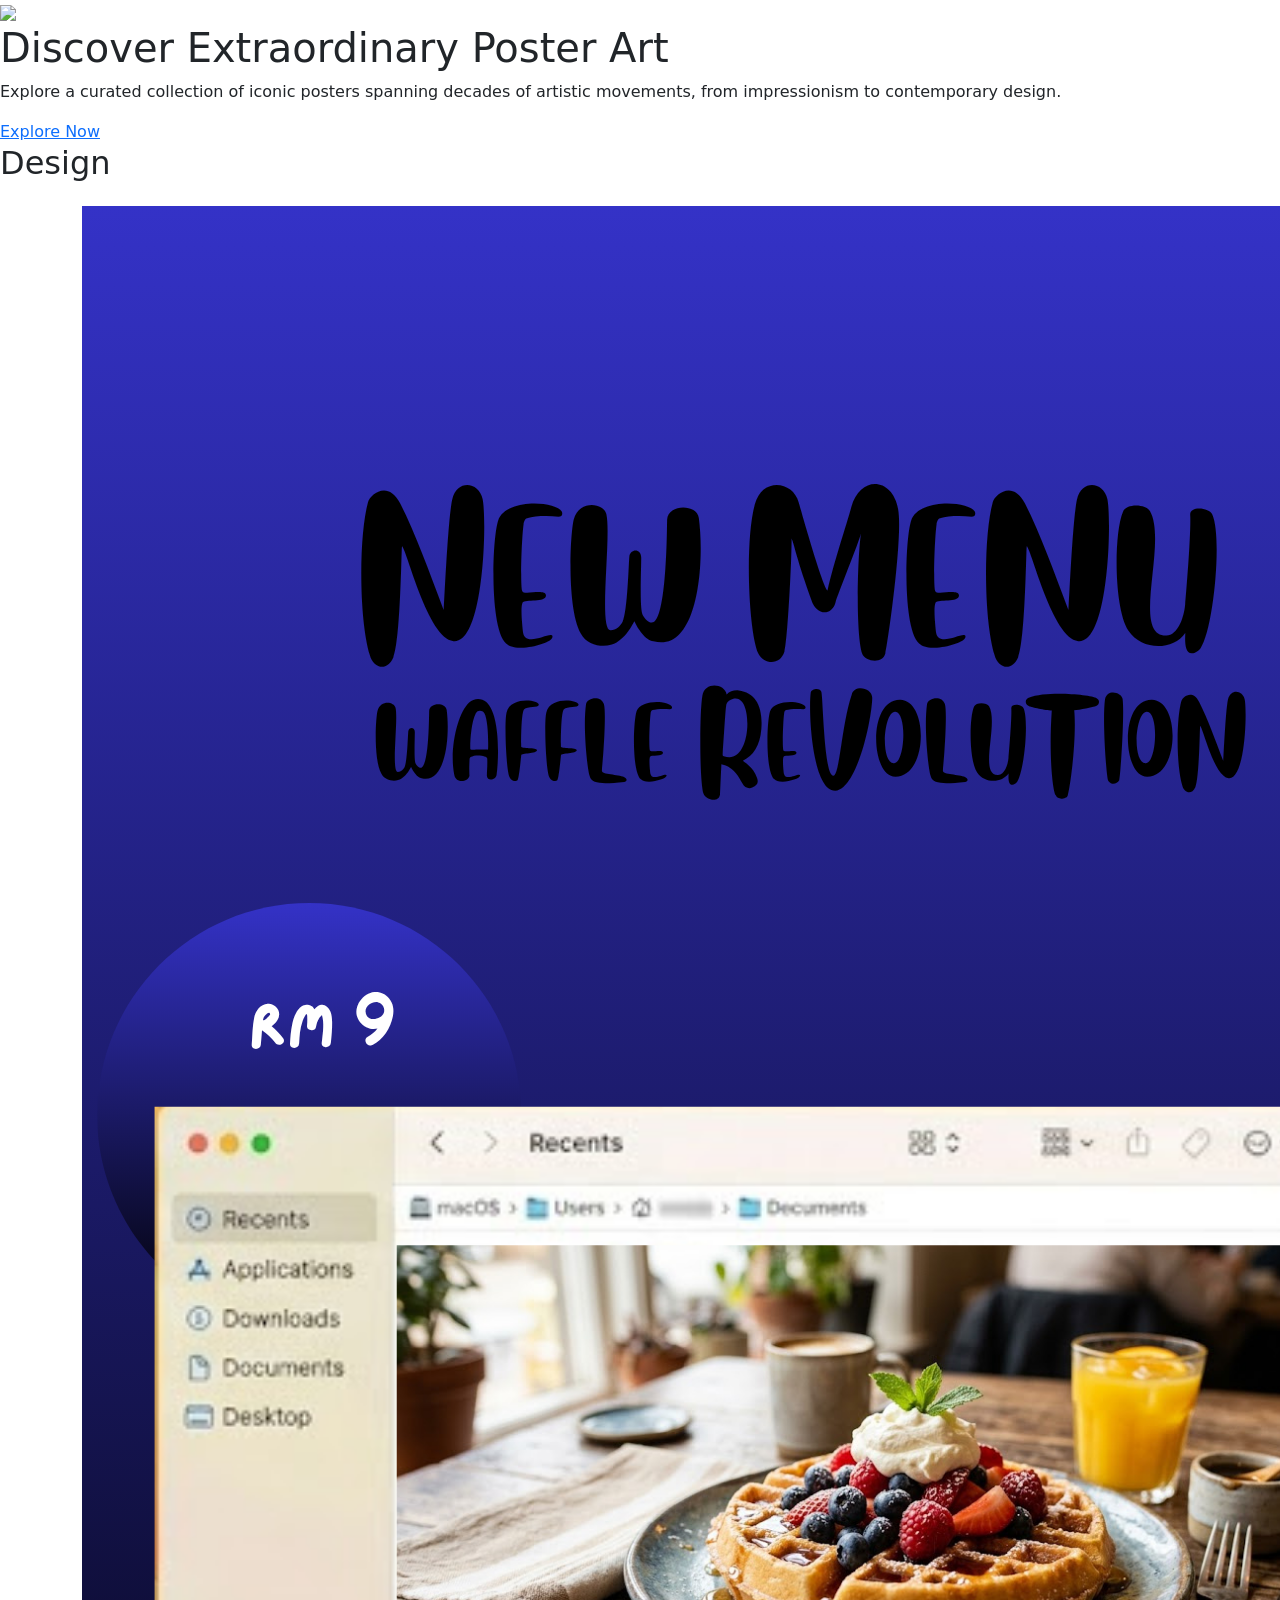
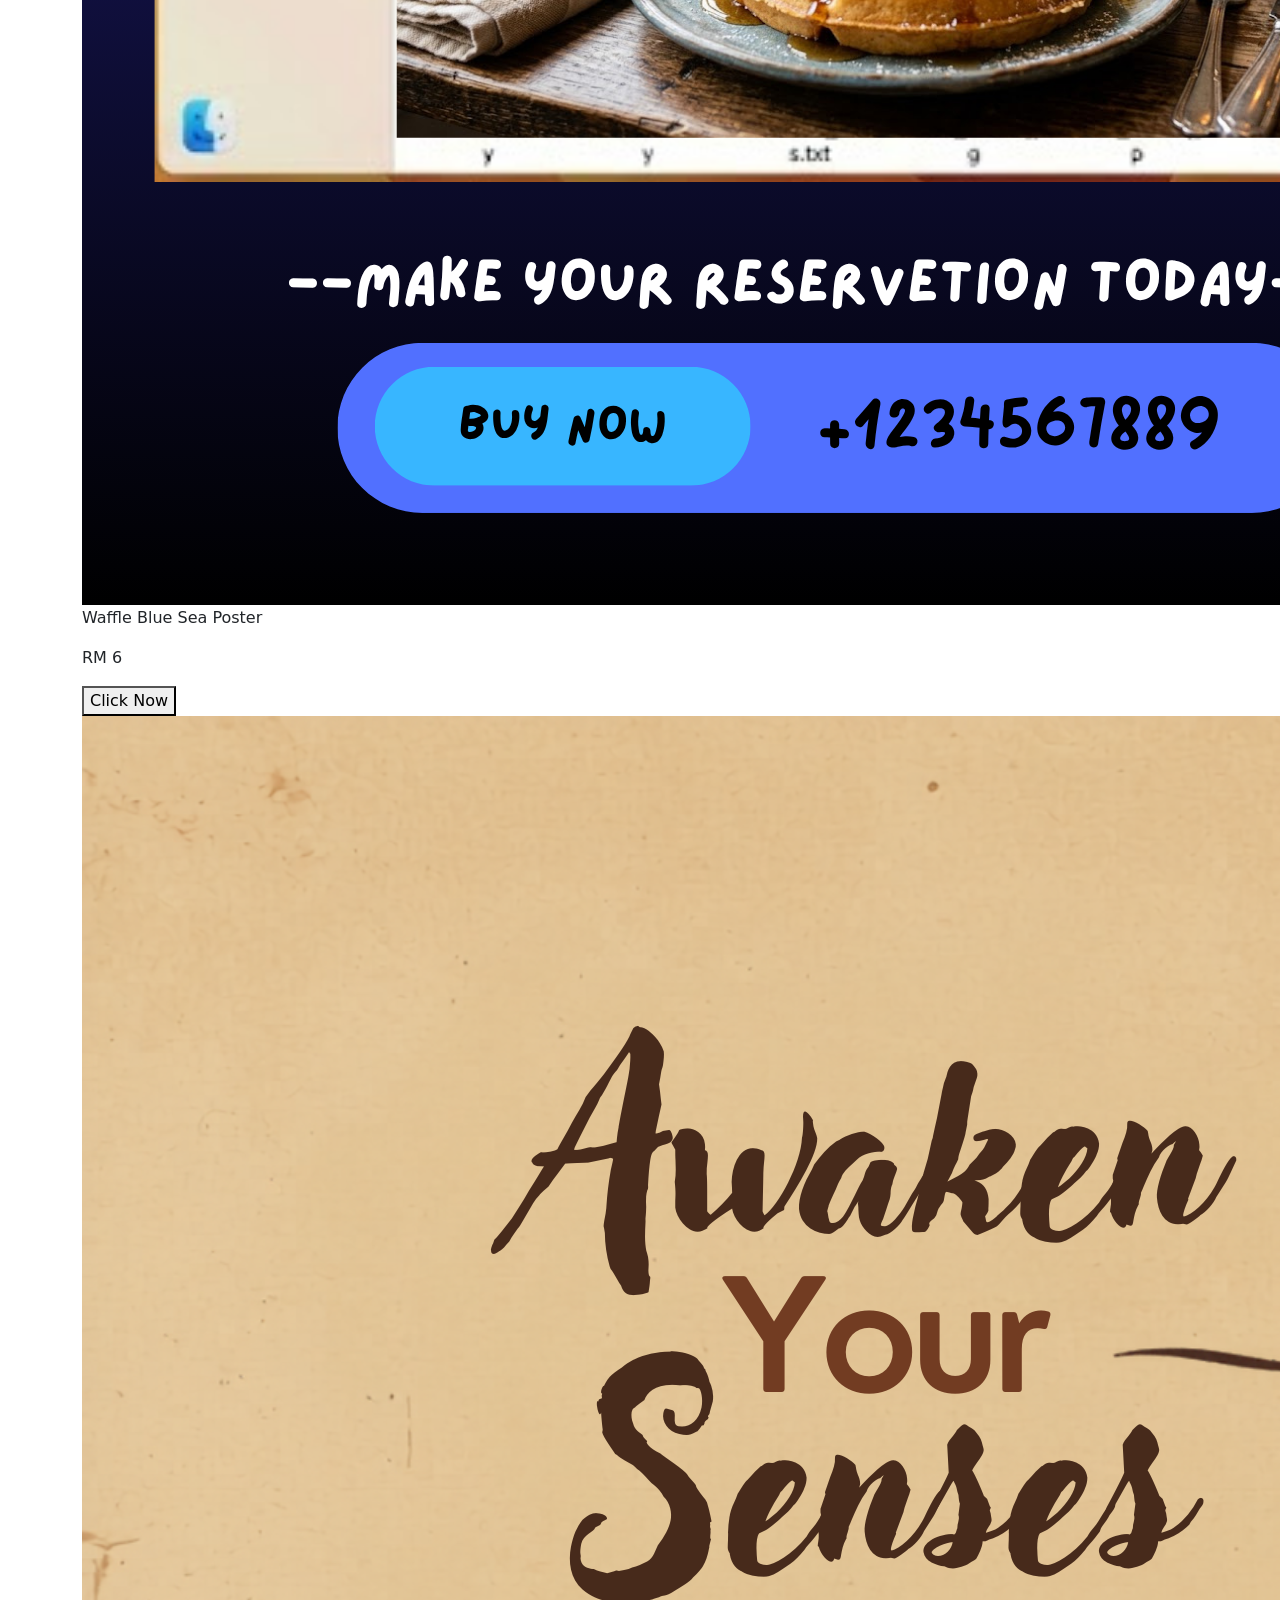
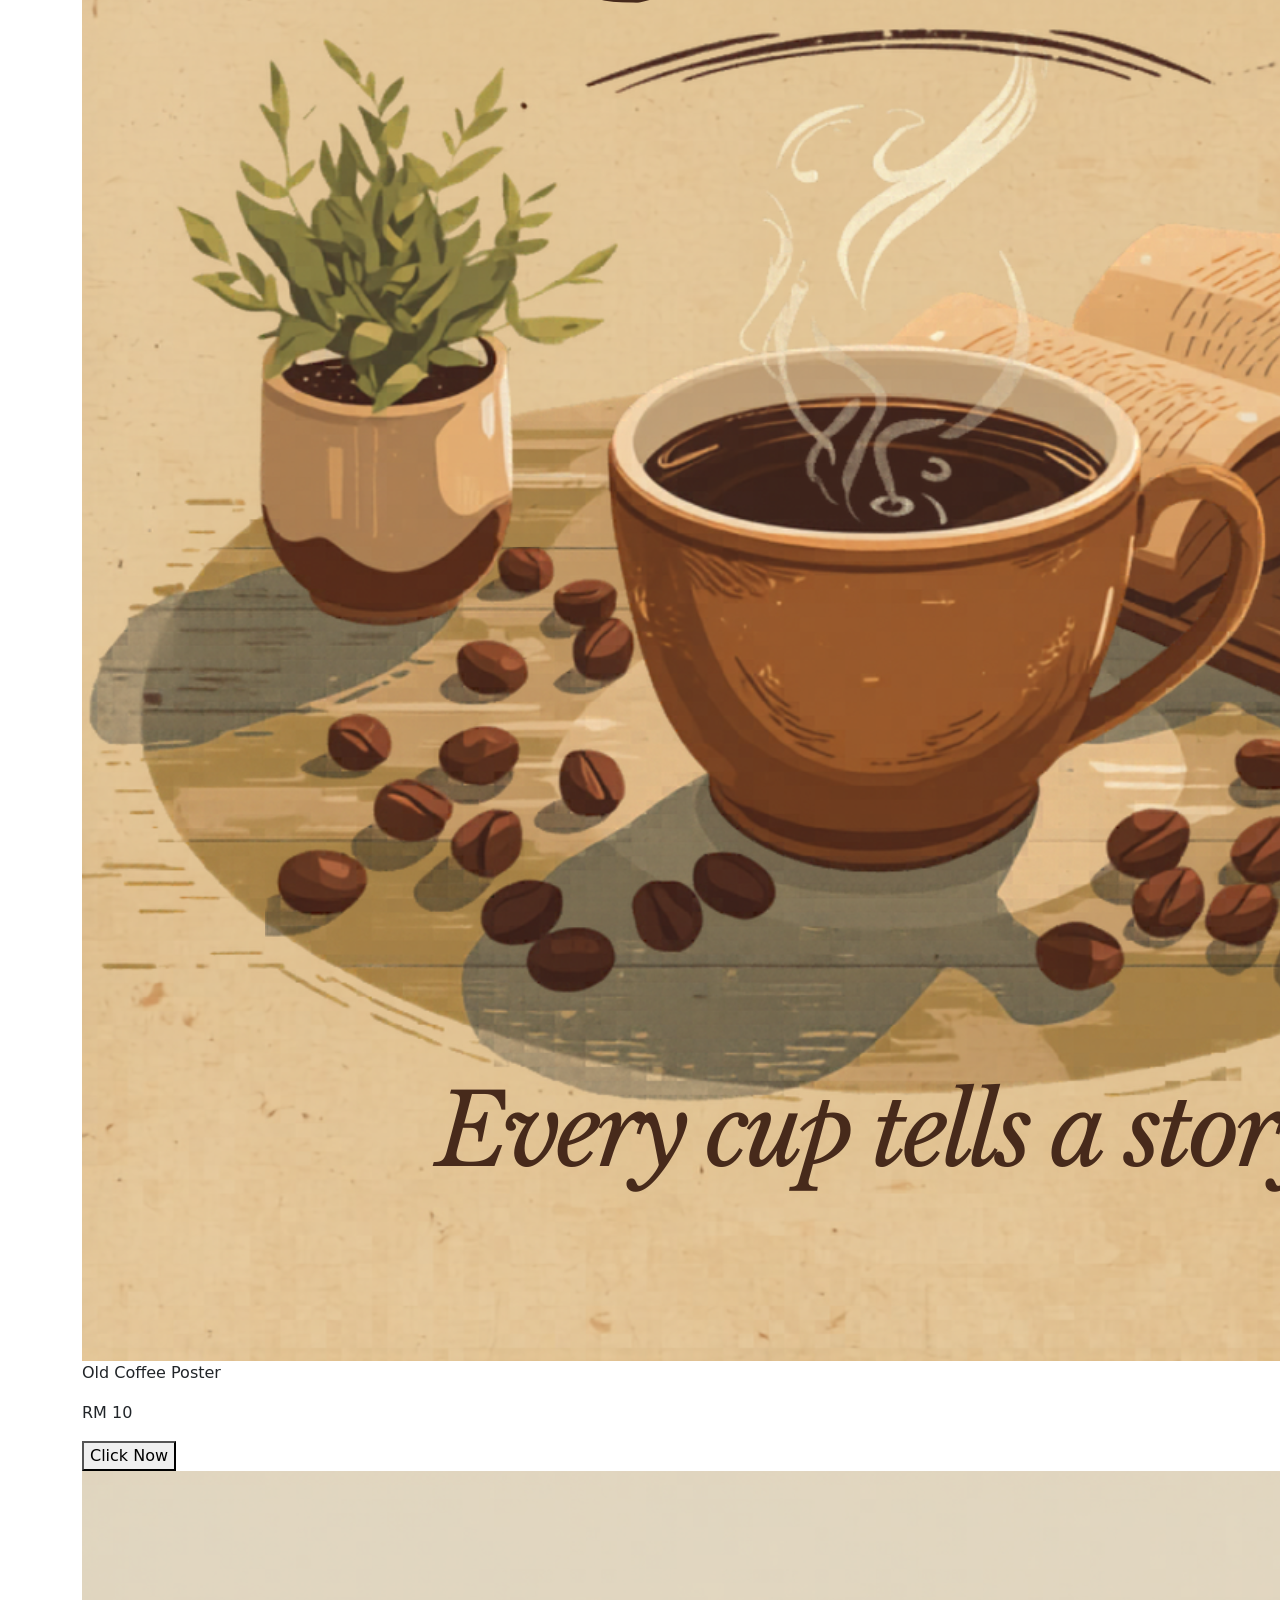
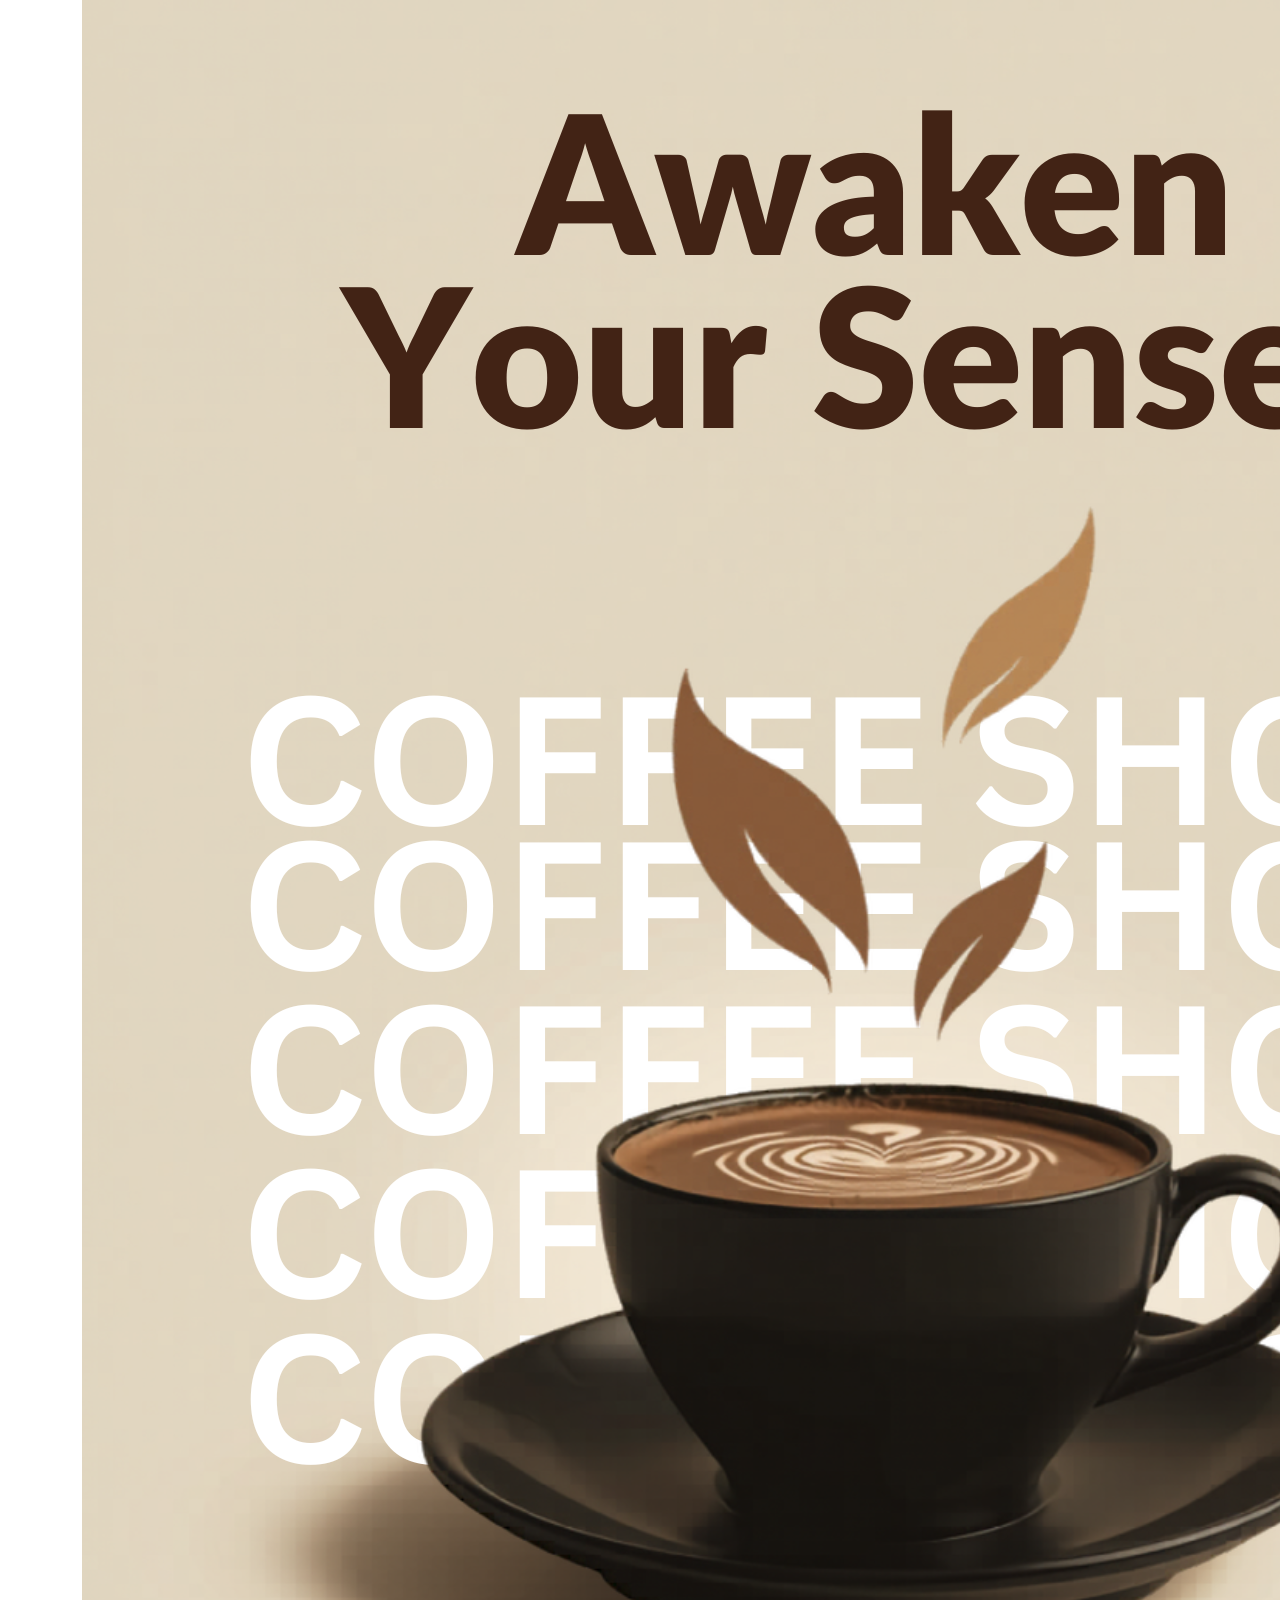
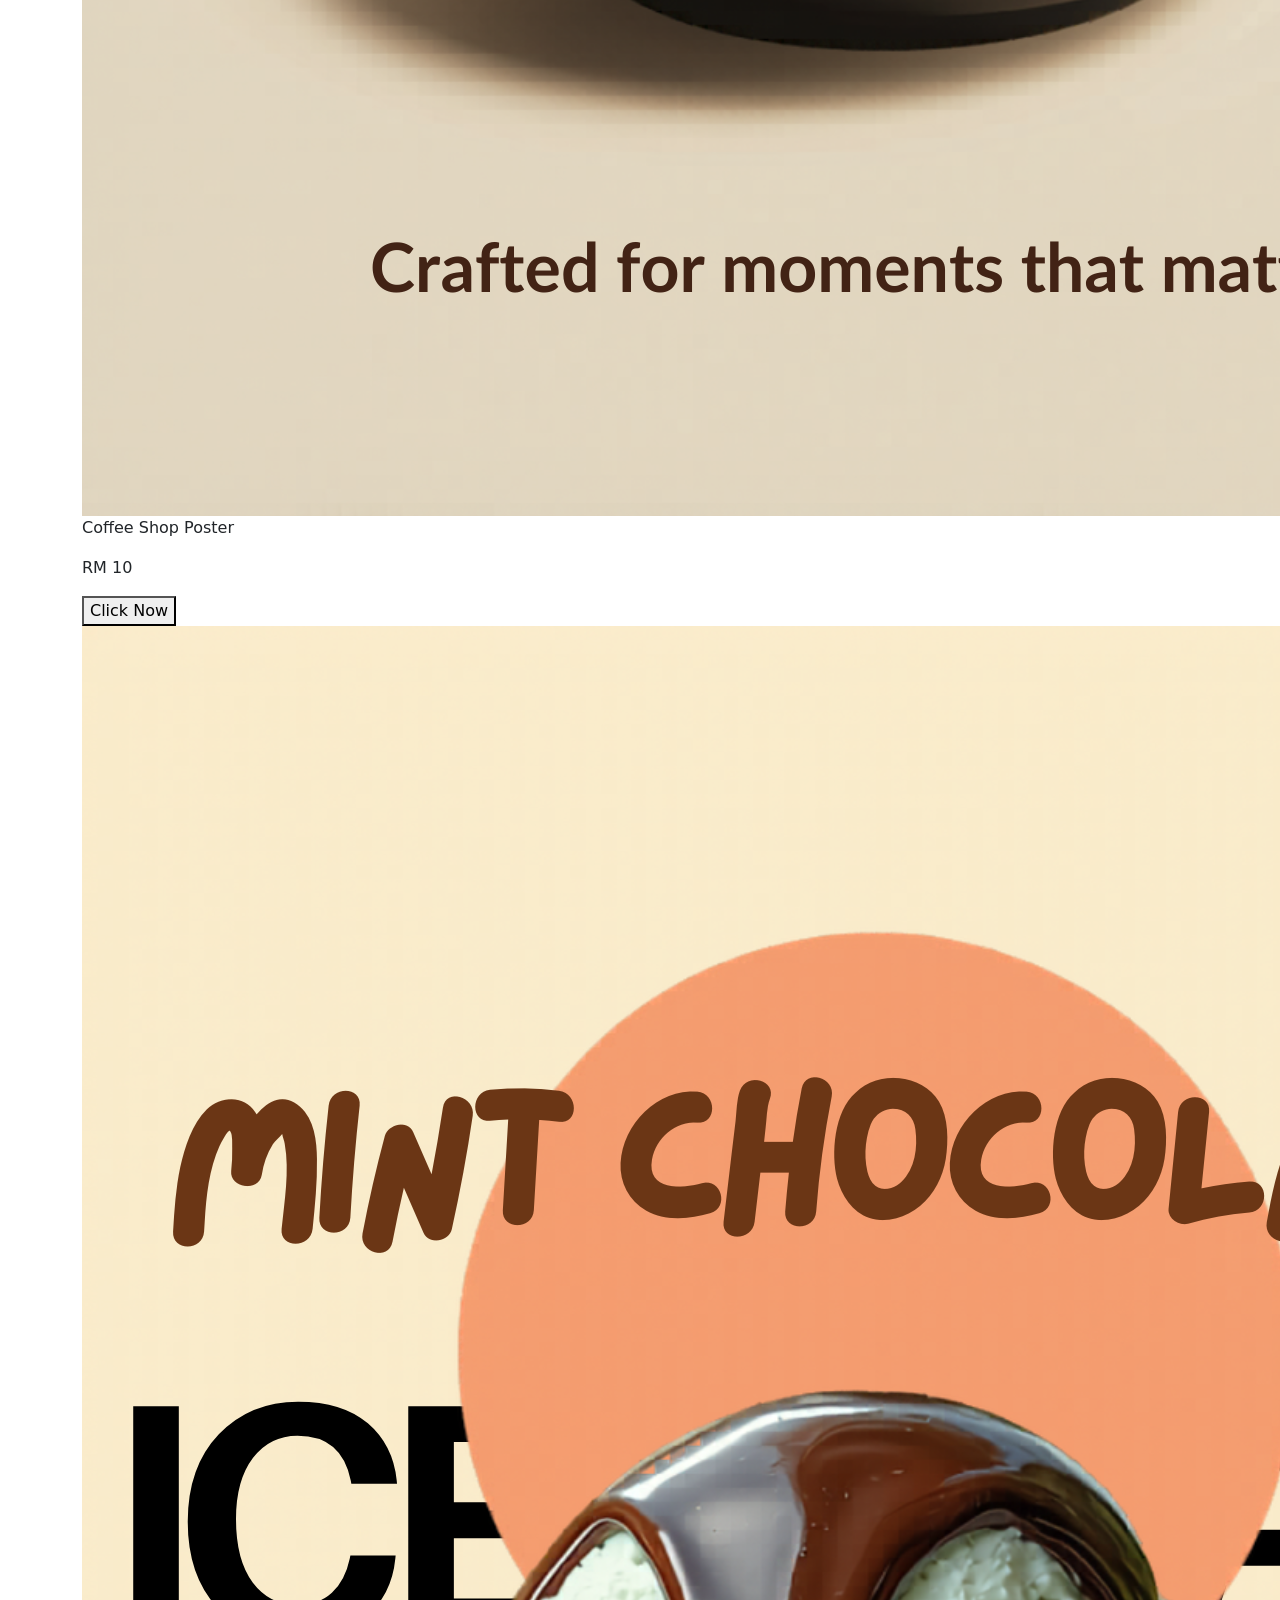
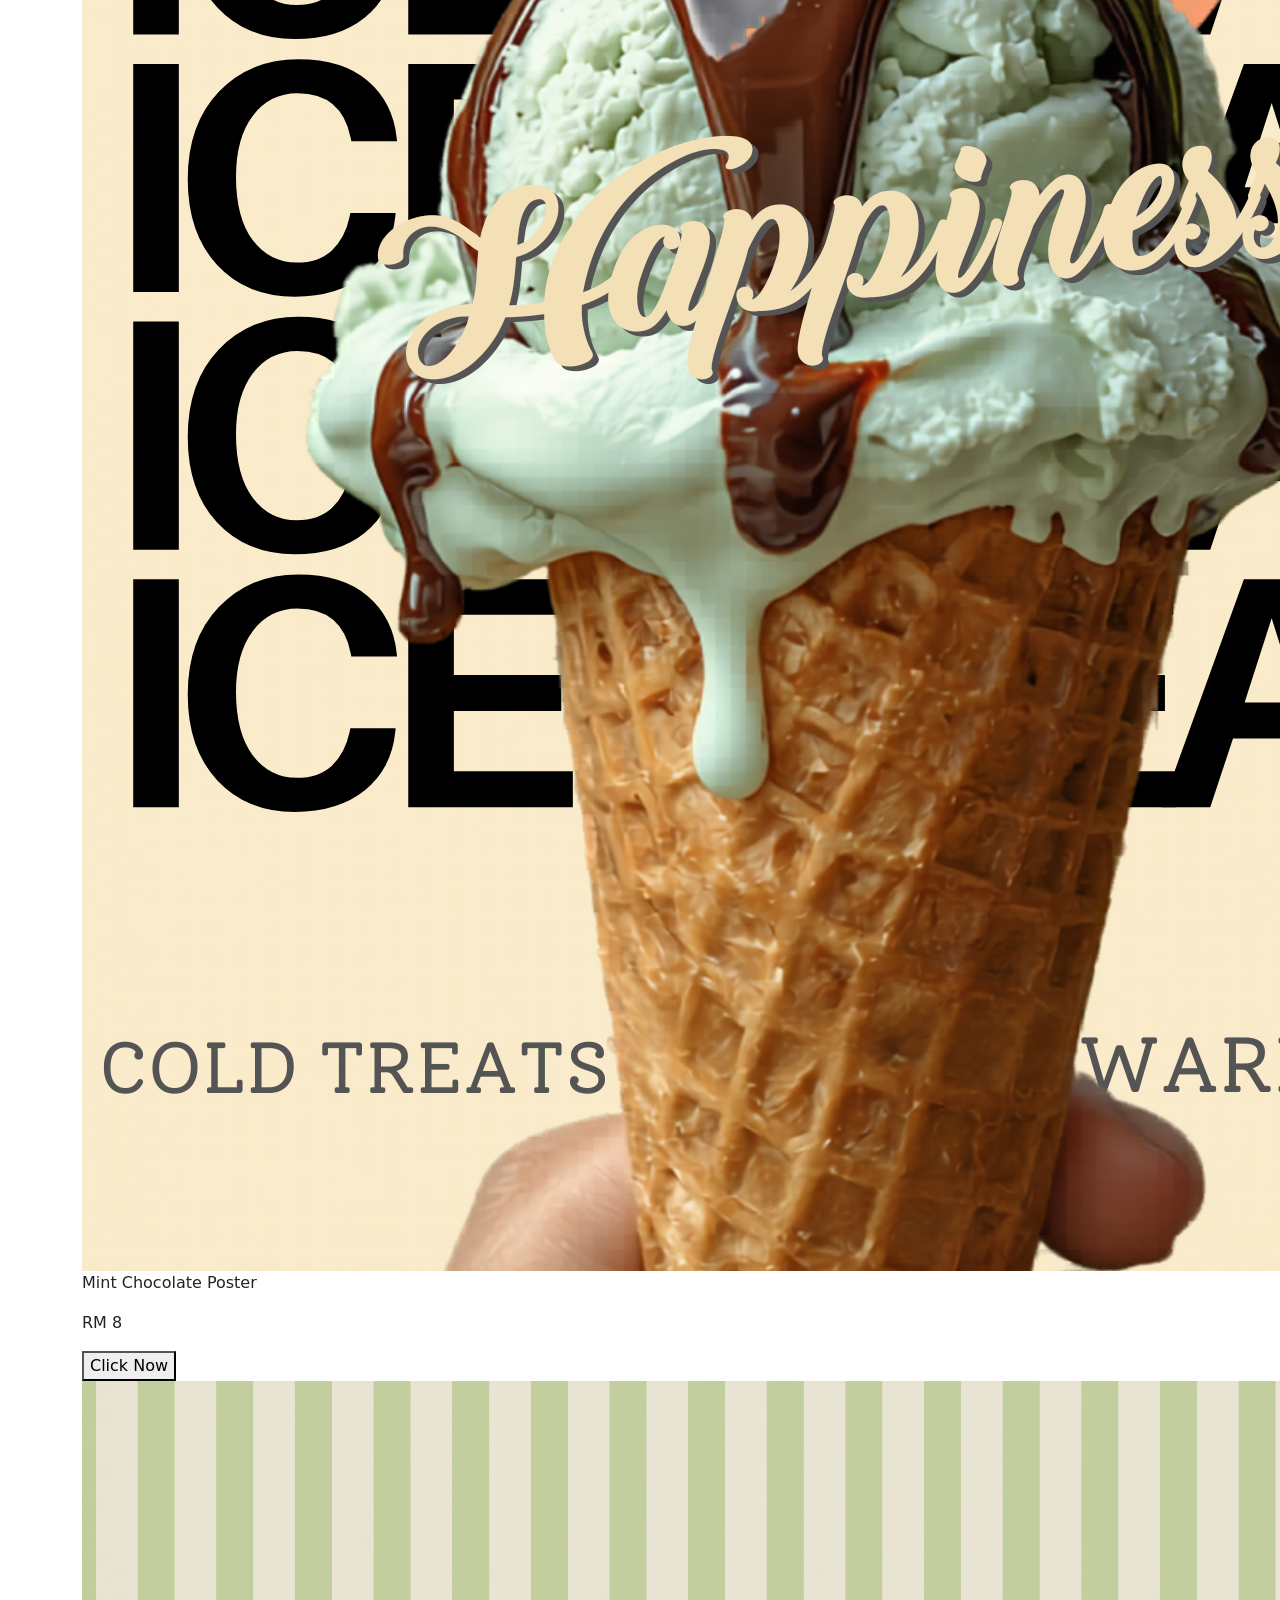
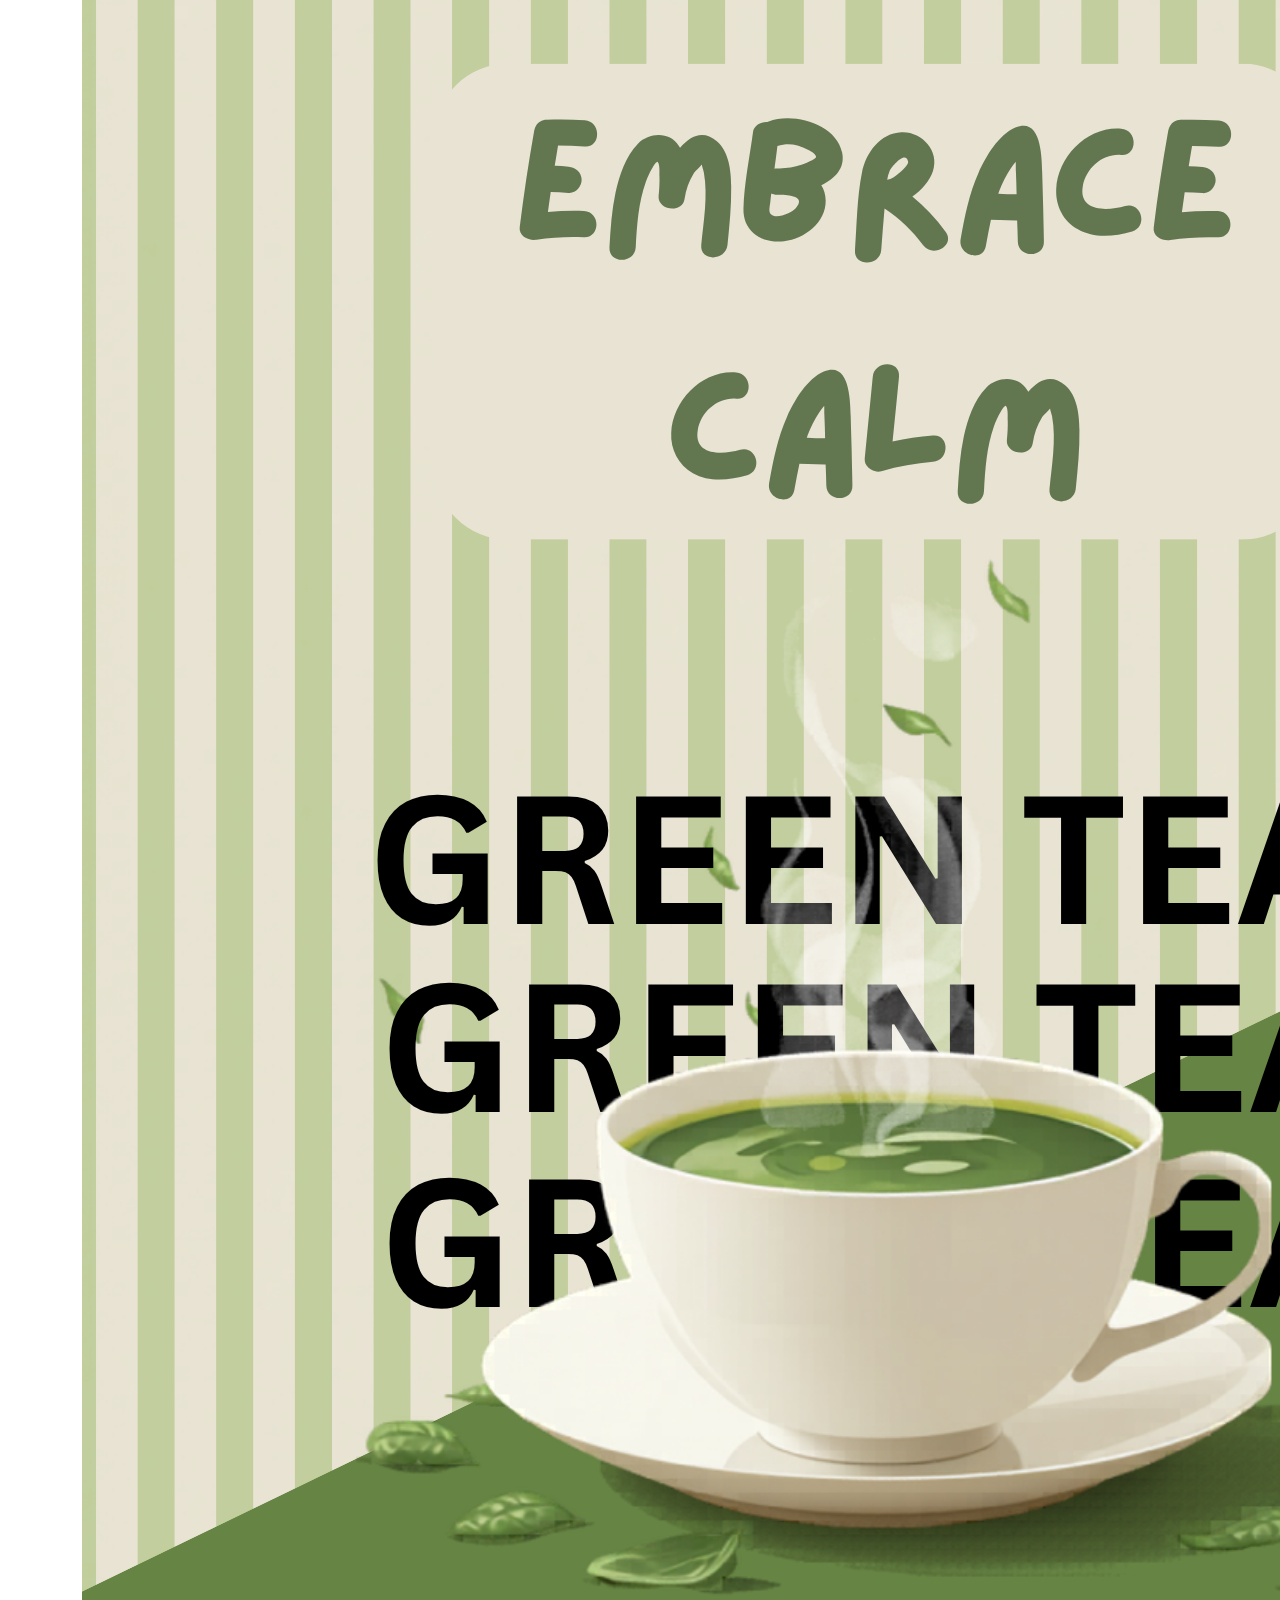
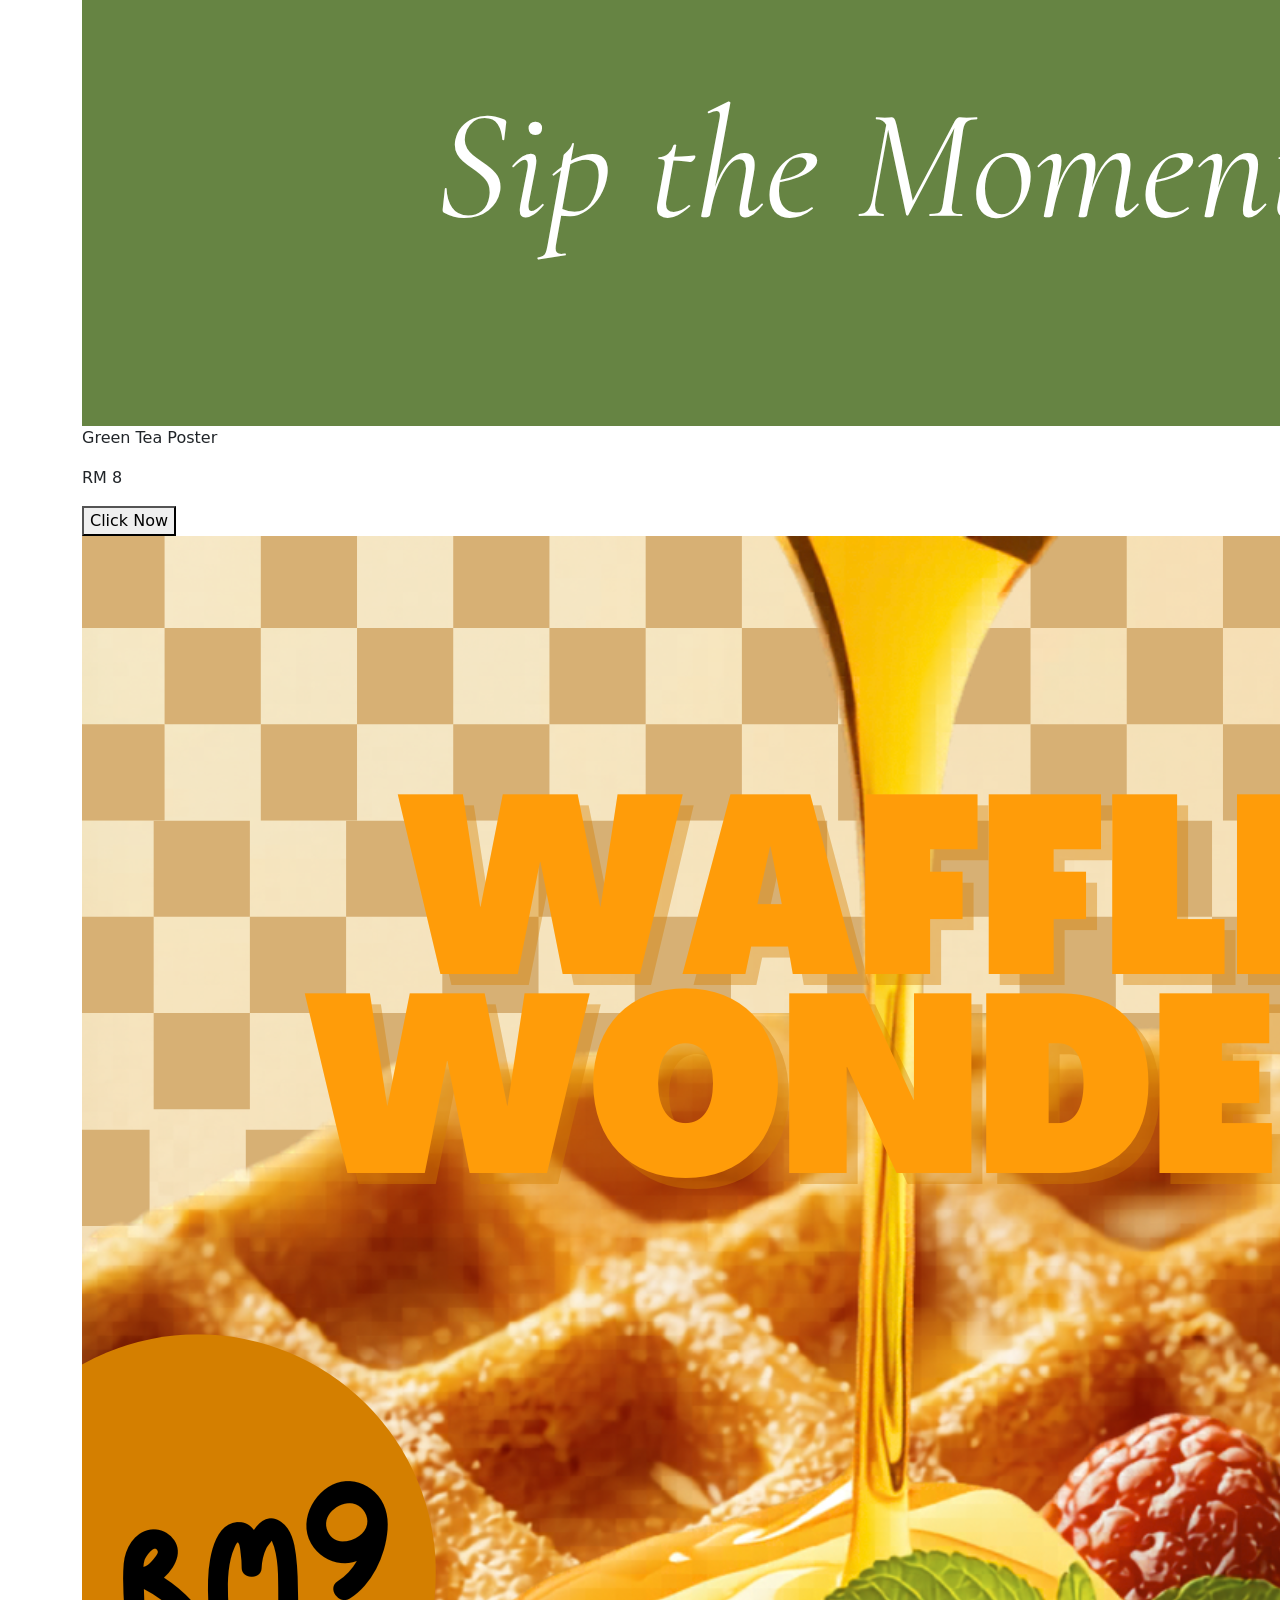
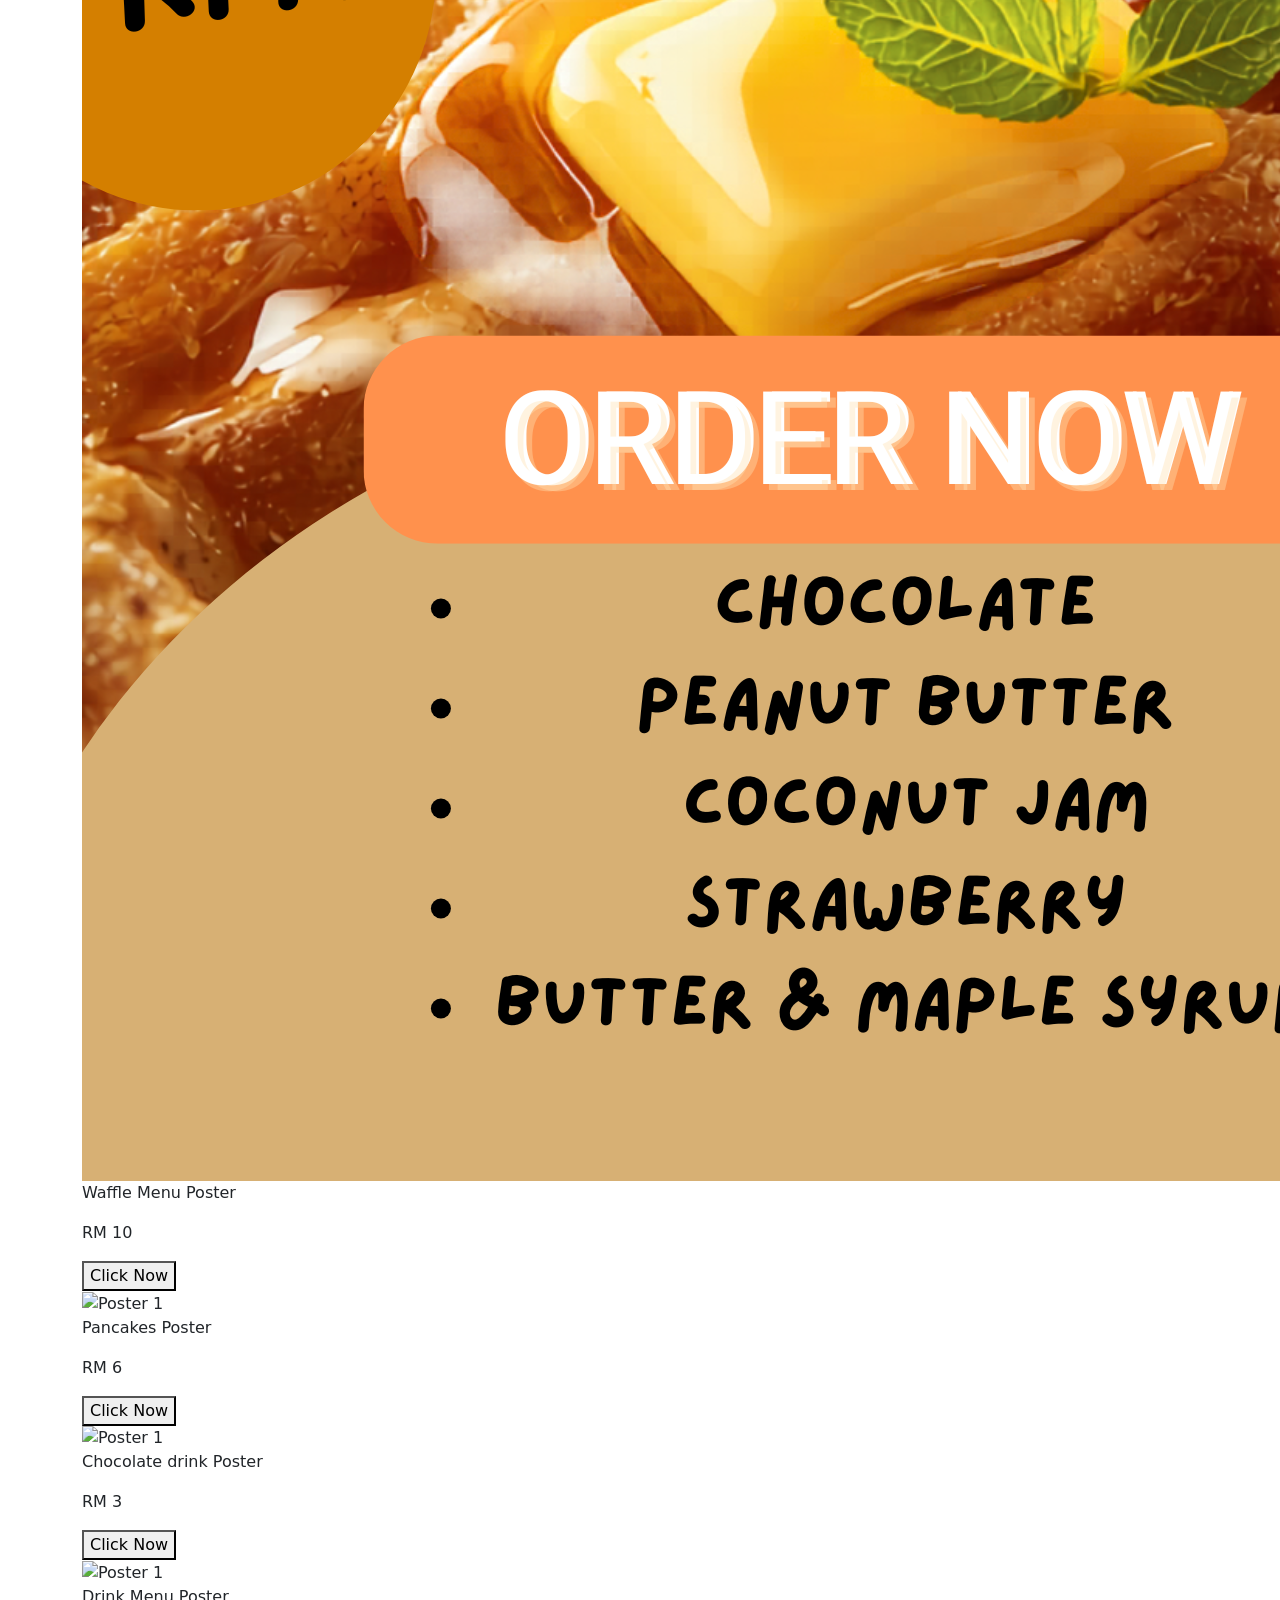
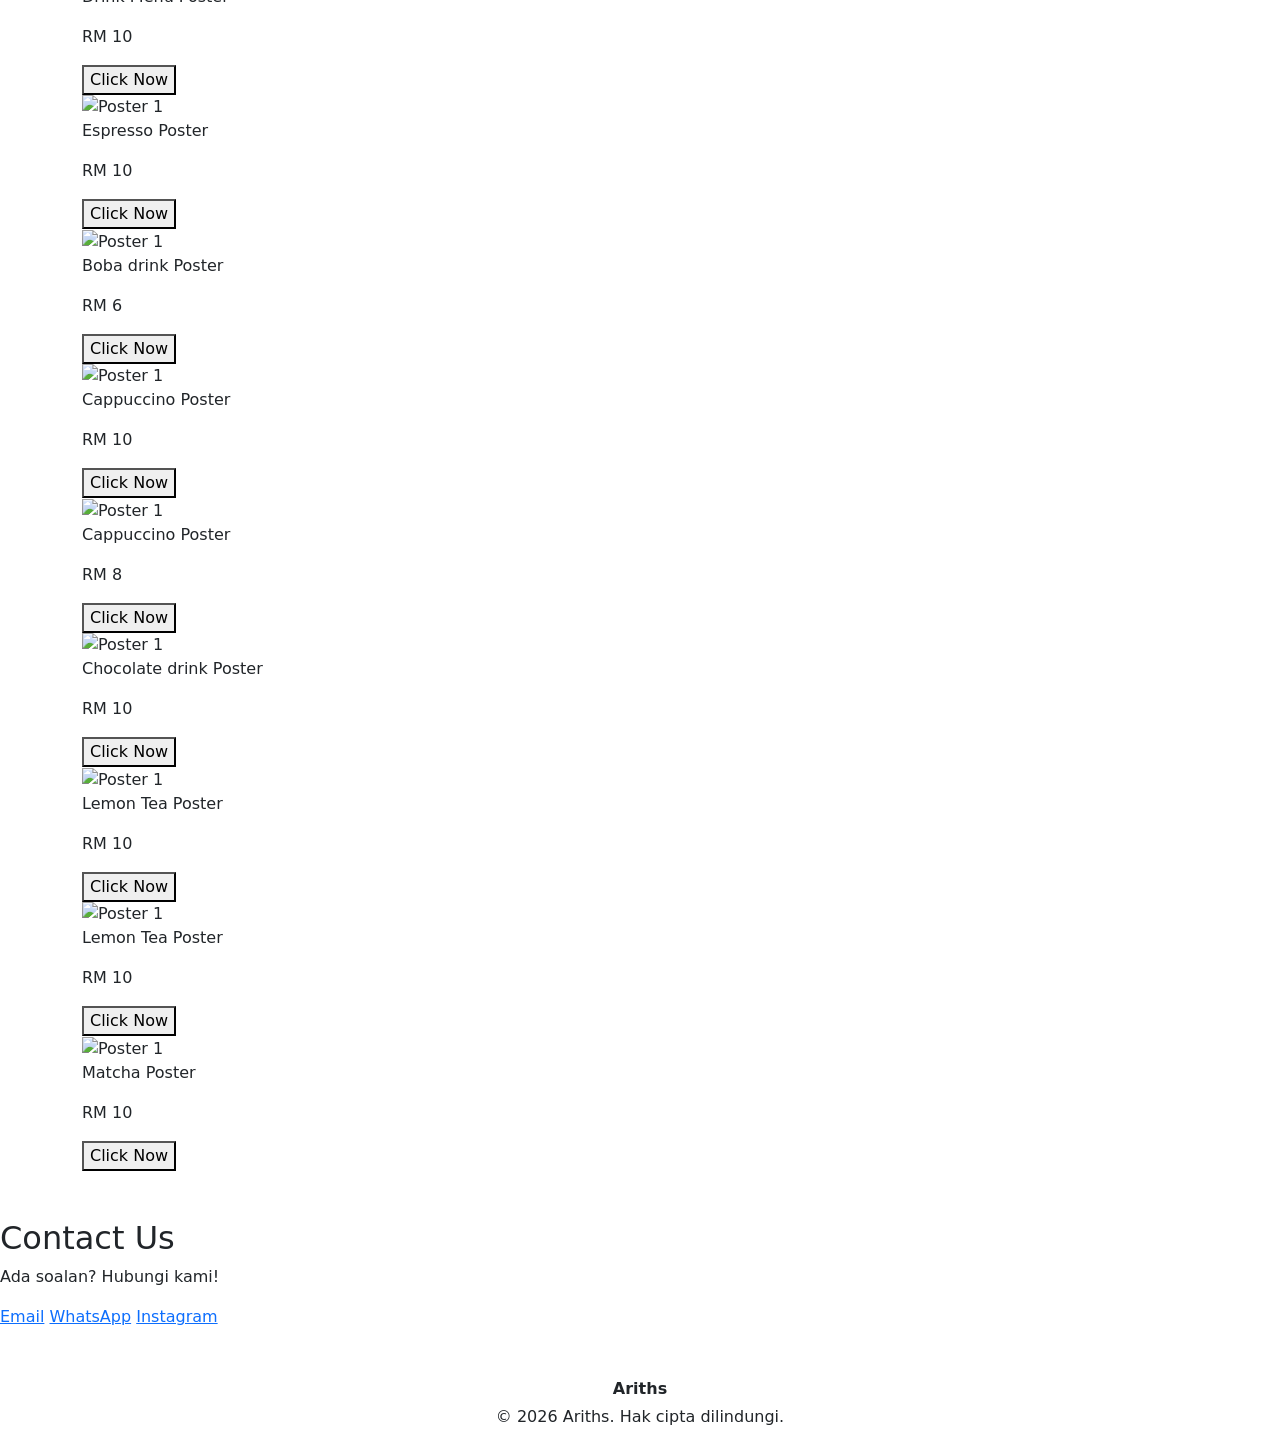
==== index.html @ 0ef35903 "Add files via upload" ====
<!DOCTYPE html>
<html lang="en">

<head>
    <meta charset="UTF-8">
    <meta name="viewport" content="width=device-width, initial-scale=1.0">
    <title>Ariths</title>
    <link rel="stylesheet" href="https://cdn.jsdelivr.net/npm/bootstrap@5.3.8/dist/css/bootstrap.min.css">
    <link rel="stylesheet" href="style.css">
</head>

<body>
    <div class="nav navbar navbar-dark navbar-expand-lg fixed-top">
        <div class="container">
            <div class="navbar-brand fw-bold">Ariths</div>
            <div class="navbar-toggler" data-bs-toggle="collapse" data-bs-target="#Collapse" type="button">
                <span class="navbar-toggler-icon"></span>
            </div>
            <div class="navbar-collapse collapse" id="Collapse">
                <ul class="navbar-nav ms-auto">
                    <li class="nav-item"><a href="#" class="nav-link">Home</a></li>
                    <li class="nav-item"><a href="#title" class="nav-link">Design</a></li>
                    <li class="nav-item"><a href="#contact" class="nav-link">Contact</a></li>
                </ul>
            </div>
        </div>
    </div>

    <div class="container-fluid p-0">
        <div class="banner-wrapper">
            <img class="banner" src="https://d2xsxph8kpxj0f.cloudfront.net/310519663598314563/htzmncYTemG9MeQ9vvNtZy/abstract-gradient-ipgqMw7vjKRvBfaLtVpLUF.webp">
            <div class="caption">
                <h1>Discover Extraordinary Poster Art</h1>
                <p>Explore a curated collection of iconic posters spanning decades of artistic movements, from impressionism to contemporary design.</p>
                <a href="#title" class="btn-explore">Explore Now</a>
            </div>
        </div>

        <h2 class="title" id="title">Design</h2>

        <div class="container mt-4 mb-5">
            <div class="poster-grid">

                <div class="poster-item">
                    <img src="Poster/waffle blue sea.png" alt="Poster 1">
                    <div class="poster-overlay">
                        <p class="poster-name">Waffle Blue Sea Poster</p>
                        <p class="poster-price">RM 6</p>
                        <a href="https://payhip.com/b/BPHCu" target="_blank">
                            <button class="poster-btn">Click Now</button>
                        </a>
                    </div>
                </div>

                <div class="poster-item">
                    <img src="Poster/Untitled design.png" alt="Poster 2">
                    <div class="poster-overlay">
                        <p class="poster-name">Old Coffee Poster</p>
                        <p class="poster-price">RM 10</p>
                        <a href="https://payhip.com/b/0muno" target="_blank">
                            <button class="poster-btn">Click Now</button>
                        </a>
                    </div>
                </div>

                <div class="poster-item">
                    <img src="Poster/COFFEE SHOP.png" alt="Poster 3">
                    <div class="poster-overlay">
                        <p class="poster-name">Coffee Shop Poster</p>
                        <p class="poster-price">RM 10</p>
                        <a href="https://payhip.com/b/Tp4rZ" target="_blank">
                            <button class="poster-btn">Click Now</button>
                        </a>
                    </div>
                </div>

                <div class="poster-item">
                    <img src="Poster/Mint Chocolate.png" alt="Poster 4">
                    <div class="poster-overlay">
                        <p class="poster-name">Mint Chocolate Poster</p>
                        <p class="poster-price">RM 8</p>
                        <a href="https://payhip.com/b/xhpg0" target="_blank">
                            <button class="poster-btn">Click Now</button>
                        </a>
                    </div>
                </div>

                <div class="poster-item">
                    <img src="Poster/Embrace Calm.png" alt="Poster 5">
                    <div class="poster-overlay">
                        <p class="poster-name">Green Tea Poster</p>
                        <p class="poster-price">RM 8</p>
                        <a href="https://payhip.com/b/HUbYR" target="_blank">
                            <button class="poster-btn">Click Now</button>
                        </a>
                    </div>
                </div>

                <div class="poster-item">
                    <img src="Poster/ORDER NOW.png" alt="Poster 6">
                    <div class="poster-overlay">
                        <p class="poster-name">Waffle Menu Poster</p>
                        <p class="poster-price">RM 10</p>
                        <a href="https://payhip.com/b/um3wk" target="_blank">
                            <button class="poster-btn">Click Now</button>
                        </a>
                    </div>
                </div>

                <div class="poster-item">
                    <img src="Poster/Pancakes.png" alt="Poster 1">
                    <div class="poster-overlay">
                        <p class="poster-name">Pancakes Poster</p>
                        <p class="poster-price">RM 6</p>
                        <a href="https://payhip.com/b/5kDfG" target="_blank">
                            <button class="poster-btn">Click Now</button>
                        </a>
                    </div>
                </div>

                <div class="poster-item">
                    <img src="Poster/chocolate drink.png" alt="Poster 1">
                    <div class="poster-overlay">
                        <p class="poster-name">Chocolate drink Poster</p>
                        <p class="poster-price">RM 3</p>
                        <a href="https://payhip.com/b/qWNr8" target="_blank">
                            <button class="poster-btn">Click Now</button>
                        </a>
                    </div>
                </div>


                <div class="poster-item">
                    <img src="Poster/menu cafe.png" alt="Poster 1">
                    <div class="poster-overlay">
                        <p class="poster-name"> Drink Menu Poster </p>
                        <p class="poster-price">RM 10</p>
                        <a href="https://payhip.com/b/yKl32" target="_blank">
                            <button class="poster-btn">Click Now</button>
                        </a>
                    </div>
                </div>

                <div class="poster-item">
                    <img src="Poster/espresso.png" alt="Poster 1">
                    <div class="poster-overlay">
                        <p class="poster-name"> Espresso Poster</p>
                        <p class="poster-price">RM 10</p>
                        <a href="https://payhip.com/b/6FnbG" target="_blank">
                            <button class="poster-btn">Click Now</button>
                        </a>
                    </div>
                </div>

                <div class="poster-item">
                    <img src="Poster/boba drink.png" alt="Poster 1">
                    <div class="poster-overlay">
                        <p class="poster-name">Boba drink Poster</p>
                        <p class="poster-price">RM 6</p>
                        <a href="https://payhip.com/b/Oj4rY" target="_blank">
                            <button class="poster-btn">Click Now</button>
                        </a>
                    </div>
                </div>

                <div class="poster-item">
                    <img src="Poster/cappucucino.png" alt="Poster 1">
                    <div class="poster-overlay">
                        <p class="poster-name">Cappuccino Poster</p>
                        <p class="poster-price">RM 10</p>
                        <a href="https://payhip.com/b/mSzXU" target="_blank">
                            <button class="poster-btn">Click Now</button>
                        </a>
                    </div>
                </div>

                <div class="poster-item">
                    <img src="Poster/$2,00.png" alt="Poster 1">
                    <div class="poster-overlay">
                        <p class="poster-name"> Cappuccino Poster</p>
                        <p class="poster-price">RM 8</p>
                        <a href="https://payhip.com/b/bM4i8" target="_blank">
                            <button class="poster-btn">Click Now</button>
                        </a>
                    </div>
                </div>

                <div class="poster-item">
                    <img src="Poster/hot chocolate.png" alt="Poster 1">
                    <div class="poster-overlay">
                        <p class="poster-name">Chocolate drink Poster</p>
                        <p class="poster-price">RM 10</p>
                        <a href="https://payhip.com/b/7AiTc" target="_blank">
                            <button class="poster-btn">Click Now</button>
                        </a>
                    </div>
                </div>

                <div class="poster-item">
                    <img src="Poster/lemon tea.png" alt="Poster 1">
                    <div class="poster-overlay">
                        <p class="poster-name"> Lemon Tea Poster</p>
                        <p class="poster-price">RM 10</p>
                        <a href="https://payhip.com/b/36iKX" target="_blank">
                            <button class="poster-btn">Click Now</button>
                        </a>
                    </div>
                </div>

                <div class="poster-item">
                    <img src="Poster/Lemon Tea.png" alt="Poster 1">
                    <div class="poster-overlay">
                        <p class="poster-name"> Lemon Tea Poster</p>
                        <p class="poster-price">RM 10</p>
                        <a href="https://payhip.com/b/InkaG" target="_blank">
                            <button class="poster-btn">Click Now</button>
                        </a>
                    </div>
                </div>

                <div class="poster-item">
                    <img src="Poster/matcha.png" alt="Poster 1">
                    <div class="poster-overlay">
                        <p class="poster-name"> Matcha Poster</p>
                        <p class="poster-price">RM 10</p>
                        <a href="https://payhip.com/b/ryYWs" target="_blank">
                            <button class="poster-btn">Click Now</button>
                        </a>
                    </div>
                </div>



            </div>
        </div>

        <!-- Contact Section -->
        <div class="contact-section" id="contact">
            <h2 class="contact-title">Contact Us</h2>
            <p class="contact-desc">Ada soalan? Hubungi kami!</p>
            <div class="contact-links">
                <a href="mailto:m-9074007@moe-dl.edu.my" class="contact-btn">Email</a>
                <a href="https://wa.me/60XXXXXXXXX" target="_blank" class="contact-btn">WhatsApp</a>
                <a href="https://www.instagram.com/ariths._?igsh=aTZnaXlsZmhqOXVl" target="_blank" class="contact-btn">Instagram</a>
            </div>
        </div>

    </div>

    <footer class="py-4 mt-4 text-center">
        <p class="fw-semibold mb-1">Ariths</p>
        <p class="mb-0">&copy; 2026 Ariths. Hak cipta dilindungi.</p>
    </footer>

    <script src="https://cdn.jsdelivr.net/npm/bootstrap@5.3.8/dist/js/bootstrap.bundle.min.js"></script>
</body>

</html>
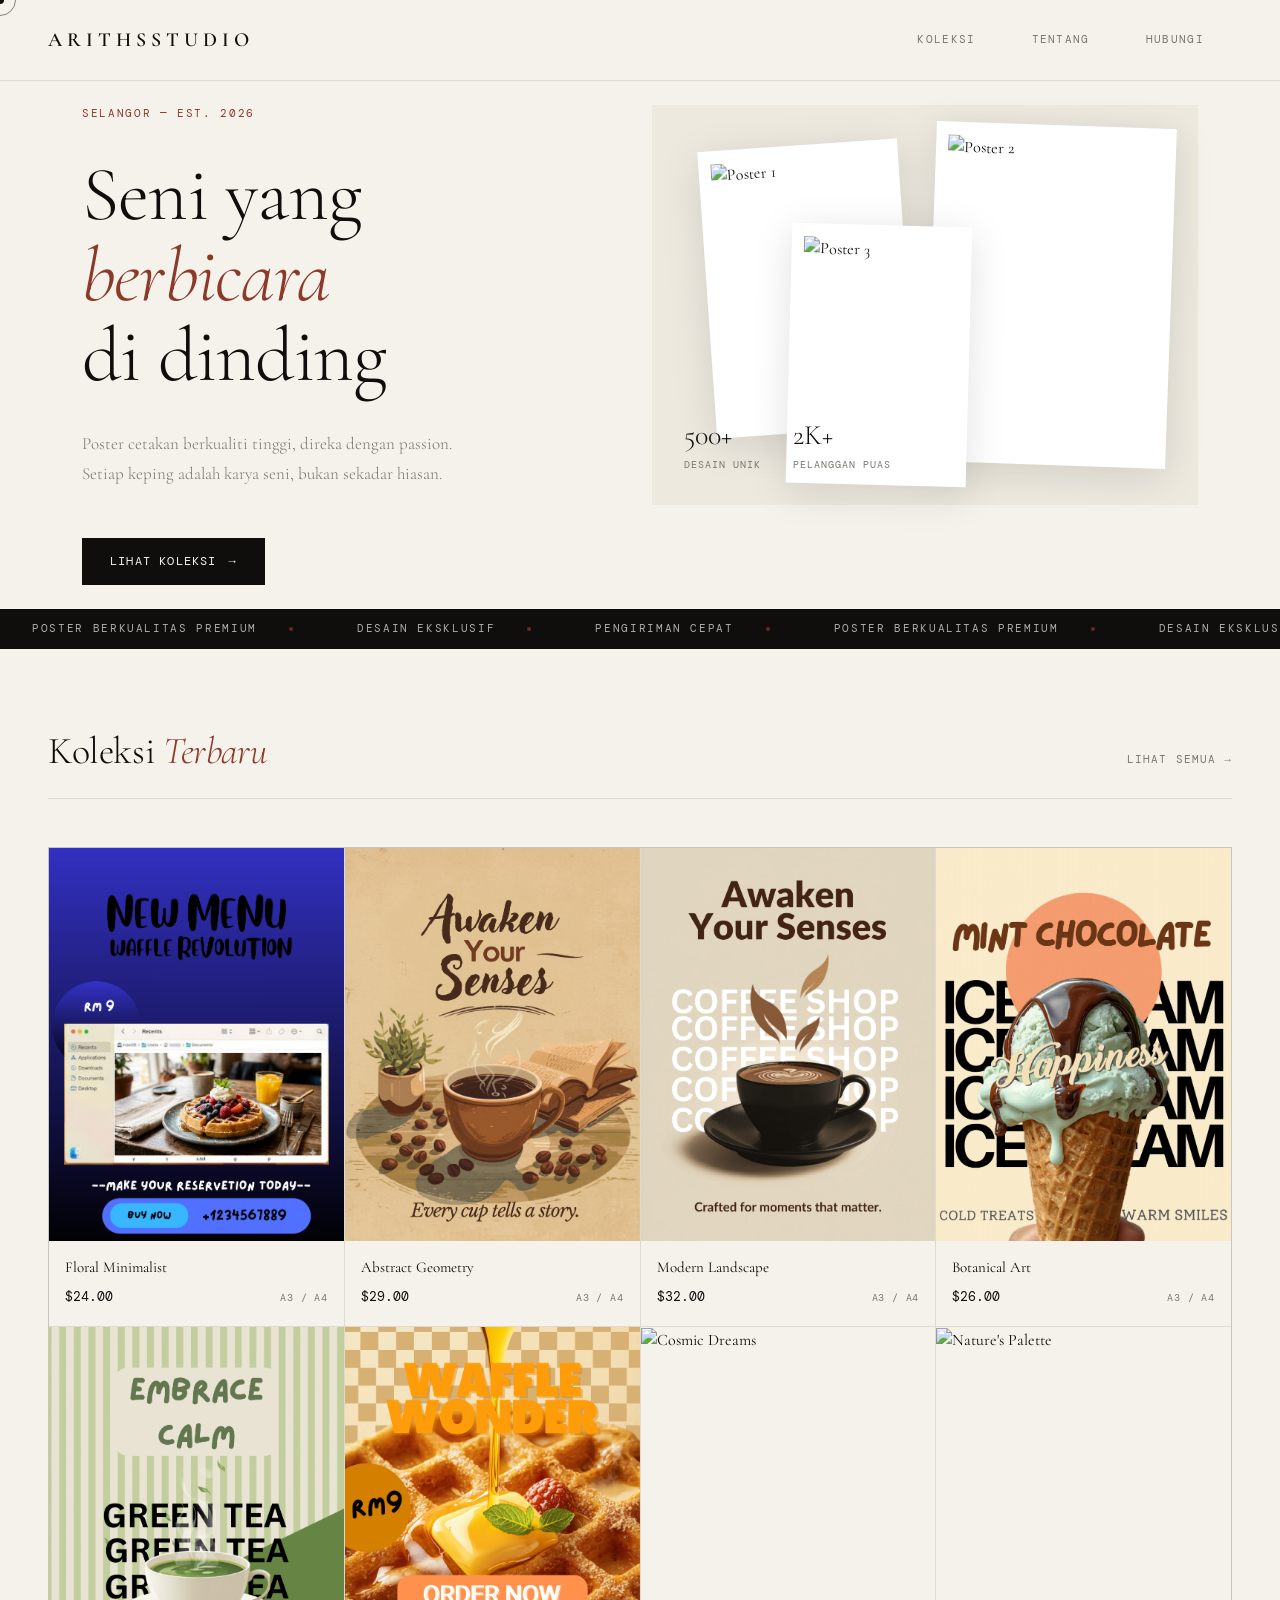
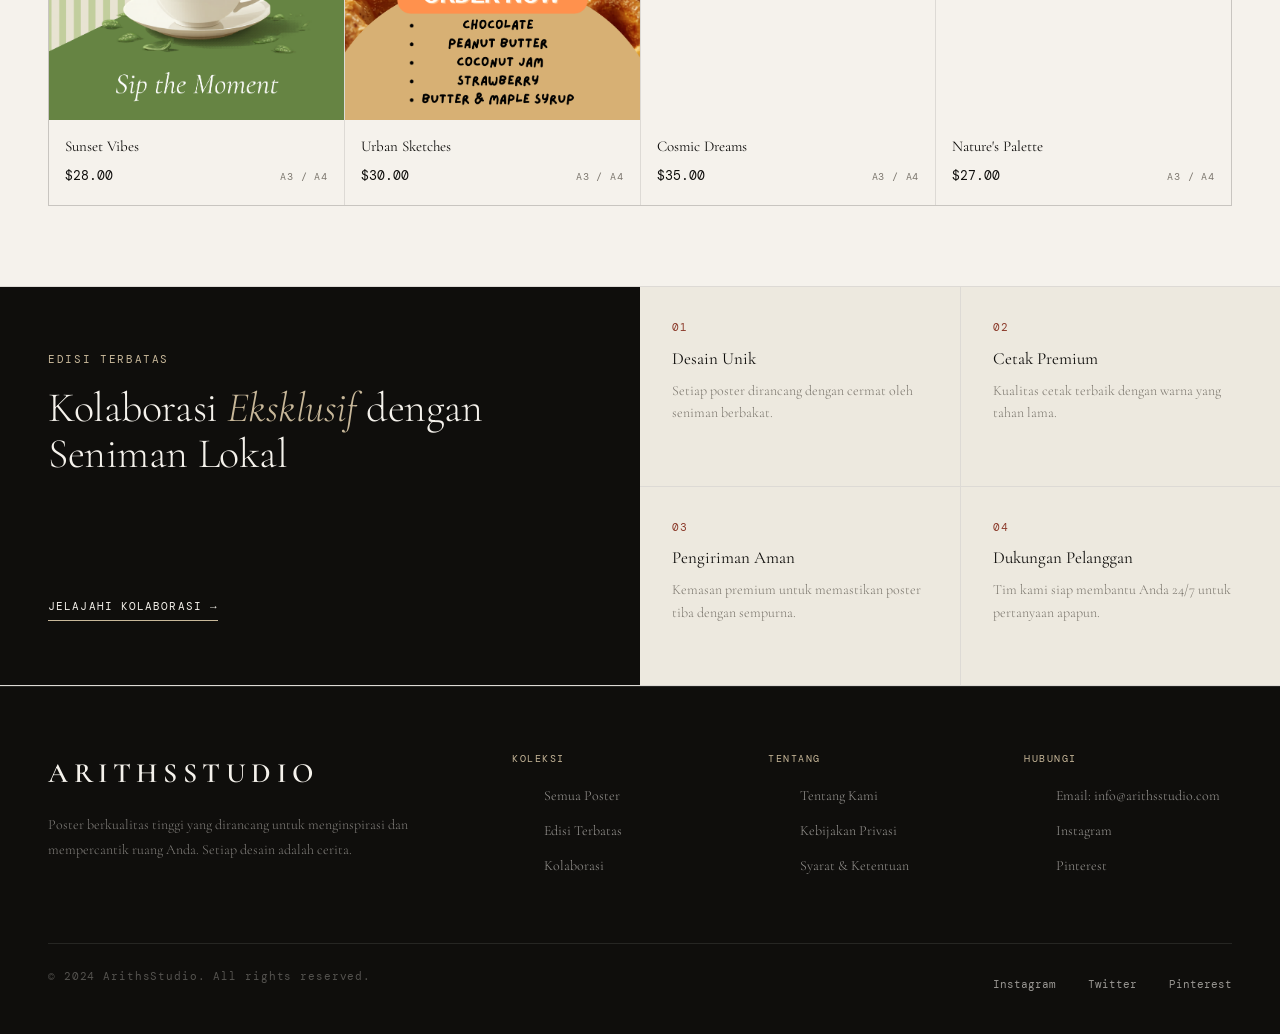
==== commit 10b9ea18: "Add files via upload" ====
--- a/index.html
+++ b/index.html
@@ -4,255 +4,332 @@
 <head>
     <meta charset="UTF-8">
     <meta name="viewport" content="width=device-width, initial-scale=1.0">
-    <title>Ariths</title>
-    <link rel="stylesheet" href="https://cdn.jsdelivr.net/npm/bootstrap@5.3.8/dist/css/bootstrap.min.css">
+    <title>ArithsStudio | Curated Art Posters</title>
+    <!-- Bootstrap CSS -->
+    <link href="https://cdn.jsdelivr.net/npm/bootstrap@5.3.0/dist/css/bootstrap.min.css" rel="stylesheet">
+    <!-- Google Fonts -->
+    <link
+        href="https://fonts.googleapis.com/css2?family=Cormorant+Garamond:ital,wght@0,300;0,400;0,600;1,300;1,400&family=DM+Mono:wght@300;400&display=swap"
+        rel="stylesheet">
+    <!-- Custom CSS -->
     <link rel="stylesheet" href="style.css">
 </head>
 
 <body>
-    <div class="nav navbar navbar-dark navbar-expand-lg fixed-top">
-        <div class="container">
-            <div class="navbar-brand fw-bold">Ariths</div>
-            <div class="navbar-toggler" data-bs-toggle="collapse" data-bs-target="#Collapse" type="button">
+
+    <!-- Custom Cursor -->
+    <div class="cursor" id="cursor"></div>
+    <div class="cursor-ring" id="cursorRing"></div>
+
+    <!-- Navigation -->
+    <nav class="navbar navbar-expand-lg navbar-custom sticky-top">
+        <div class="container-fluid px-5">
+            <a class="navbar-brand" href="#">ARITHSSTUDIO</a>
+            <button class="navbar-toggler" type="button" data-bs-toggle="collapse" data-bs-target="#navbarNav">
                 <span class="navbar-toggler-icon"></span>
-            </div>
-            <div class="navbar-collapse collapse" id="Collapse">
+            </button>
+            <div class="collapse navbar-collapse" id="navbarNav">
                 <ul class="navbar-nav ms-auto">
-                    <li class="nav-item"><a href="#" class="nav-link">Home</a></li>
-                    <li class="nav-item"><a href="#title" class="nav-link">Design</a></li>
-                    <li class="nav-item"><a href="#contact" class="nav-link">Contact</a></li>
+                    <li class="nav-item"><a class="nav-link" href="#koleksi">Koleksi</a></li>
+                    <li class="nav-item"><a class="nav-link" href="#tentang">Tentang</a></li>
+                    <li class="nav-item"><a class="nav-link" href="#hubungi">Hubungi</a></li>
                 </ul>
             </div>
         </div>
+    </nav>
+
+    <div class="container my-4">
+        <div class="row">
+            <div class="col-lg-6 col-md-6">
+                <p class="hero-label fade-in">Selangor — Est. 2026</p>
+                <h1 class="hero-title fade-in delay-1">
+                    Seni yang<br>
+                    <em>berbicara</em><br>
+                    di dinding
+                </h1>
+                <p class="hero-desc fade-in delay-2">
+                    Poster cetakan berkualiti tinggi, direka dengan passion. Setiap keping adalah karya seni, bukan
+                    sekadar hiasan.
+                </p>
+                <a href="#koleksi" class="hero-cta fade-in delay-3">
+                    Lihat Koleksi <span class="arrow">→</span>
+                </a>
+            </div>
+            <div class="col-lg-6 col-md-6">
+                <div class="poster-stack" style="background: var(--cream);">
+                    <!-- Poster 1 -->
+                    <div class="poster-frame">
+                        <div class="poster-inner">
+                            <img src="https://images.unsplash.com/photo-1579783902614-a3fb3927b6a5?q=80&w=300&h=400&auto=format&fit=crop"
+                                alt="Poster 1" style="width: 100%; height: 100%; object-fit: cover;">
+                        </div>
+                    </div>
+                    <!-- Poster 2 -->
+                    <div class="poster-frame">
+                        <div class="poster-inner">
+                            <img src="https://images.unsplash.com/photo-1549490349-8643362247b5?q=80&w=300&h=400&auto=format&fit=crop"
+                                alt="Poster 2" style="width: 100%; height: 100%; object-fit: cover;">
+                        </div>
+                    </div>
+                    <!-- Poster 3 -->
+                    <div class="poster-frame">
+                        <div class="poster-inner">
+                            <img src="https://images.unsplash.com/photo-1515405299443-f71bb798f19e?q=80&w=300&h=400&auto=format&fit=crop"
+                                alt="Poster 3" style="width: 100%; height: 100%; object-fit: cover;">
+                        </div>
+                    </div>
+                    <div class="hero-stats">
+                <div class="stat">
+                    <div class="stat-num">500+</div>
+                    <div class="stat-label">Desain Unik</div>
+                </div>
+                <div class="stat">
+                    <div class="stat-num">2K+</div>
+                    <div class="stat-label">Pelanggan Puas</div>
+                </div>
+            </div>
+                </div>
+            </div>
+        </div>
     </div>
 
-    <div class="container-fluid p-0">
-        <div class="banner-wrapper">
-            <img class="banner" src="https://d2xsxph8kpxj0f.cloudfront.net/310519663598314563/htzmncYTemG9MeQ9vvNtZy/abstract-gradient-ipgqMw7vjKRvBfaLtVpLUF.webp">
-            <div class="caption">
-                <h1>Discover Extraordinary Poster Art</h1>
-                <p>Explore a curated collection of iconic posters spanning decades of artistic movements, from impressionism to contemporary design.</p>
-                <a href="#title" class="btn-explore">Explore Now</a>
-            </div>
-        </div>
-
-        <h2 class="title" id="title">Design</h2>
-
-        <div class="container mt-4 mb-5">
-            <div class="poster-grid">
-
-                <div class="poster-item">
-                    <img src="Poster/waffle blue sea.png" alt="Poster 1">
-                    <div class="poster-overlay">
-                        <p class="poster-name">Waffle Blue Sea Poster</p>
-                        <p class="poster-price">RM 6</p>
-                        <a href="https://payhip.com/b/BPHCu" target="_blank">
-                            <button class="poster-btn">Click Now</button>
-                        </a>
-                    </div>
-                </div>
-
-                <div class="poster-item">
-                    <img src="Poster/Untitled design.png" alt="Poster 2">
-                    <div class="poster-overlay">
-                        <p class="poster-name">Old Coffee Poster</p>
-                        <p class="poster-price">RM 10</p>
-                        <a href="https://payhip.com/b/0muno" target="_blank">
-                            <button class="poster-btn">Click Now</button>
-                        </a>
-                    </div>
-                </div>
-
-                <div class="poster-item">
-                    <img src="Poster/COFFEE SHOP.png" alt="Poster 3">
-                    <div class="poster-overlay">
-                        <p class="poster-name">Coffee Shop Poster</p>
-                        <p class="poster-price">RM 10</p>
-                        <a href="https://payhip.com/b/Tp4rZ" target="_blank">
-                            <button class="poster-btn">Click Now</button>
-                        </a>
-                    </div>
-                </div>
-
-                <div class="poster-item">
-                    <img src="Poster/Mint Chocolate.png" alt="Poster 4">
-                    <div class="poster-overlay">
-                        <p class="poster-name">Mint Chocolate Poster</p>
-                        <p class="poster-price">RM 8</p>
-                        <a href="https://payhip.com/b/xhpg0" target="_blank">
-                            <button class="poster-btn">Click Now</button>
-                        </a>
-                    </div>
-                </div>
-
-                <div class="poster-item">
-                    <img src="Poster/Embrace Calm.png" alt="Poster 5">
-                    <div class="poster-overlay">
-                        <p class="poster-name">Green Tea Poster</p>
-                        <p class="poster-price">RM 8</p>
-                        <a href="https://payhip.com/b/HUbYR" target="_blank">
-                            <button class="poster-btn">Click Now</button>
-                        </a>
-                    </div>
-                </div>
-
-                <div class="poster-item">
-                    <img src="Poster/ORDER NOW.png" alt="Poster 6">
-                    <div class="poster-overlay">
-                        <p class="poster-name">Waffle Menu Poster</p>
-                        <p class="poster-price">RM 10</p>
-                        <a href="https://payhip.com/b/um3wk" target="_blank">
-                            <button class="poster-btn">Click Now</button>
-                        </a>
-                    </div>
-                </div>
-
-                <div class="poster-item">
-                    <img src="Poster/Pancakes.png" alt="Poster 1">
-                    <div class="poster-overlay">
-                        <p class="poster-name">Pancakes Poster</p>
-                        <p class="poster-price">RM 6</p>
-                        <a href="https://payhip.com/b/5kDfG" target="_blank">
-                            <button class="poster-btn">Click Now</button>
-                        </a>
-                    </div>
-                </div>
-
-                <div class="poster-item">
-                    <img src="Poster/chocolate drink.png" alt="Poster 1">
-                    <div class="poster-overlay">
-                        <p class="poster-name">Chocolate drink Poster</p>
-                        <p class="poster-price">RM 3</p>
-                        <a href="https://payhip.com/b/qWNr8" target="_blank">
-                            <button class="poster-btn">Click Now</button>
-                        </a>
-                    </div>
-                </div>
-
-
-                <div class="poster-item">
-                    <img src="Poster/menu cafe.png" alt="Poster 1">
-                    <div class="poster-overlay">
-                        <p class="poster-name"> Drink Menu Poster </p>
-                        <p class="poster-price">RM 10</p>
-                        <a href="https://payhip.com/b/yKl32" target="_blank">
-                            <button class="poster-btn">Click Now</button>
-                        </a>
-                    </div>
-                </div>
-
-                <div class="poster-item">
-                    <img src="Poster/espresso.png" alt="Poster 1">
-                    <div class="poster-overlay">
-                        <p class="poster-name"> Espresso Poster</p>
-                        <p class="poster-price">RM 10</p>
-                        <a href="https://payhip.com/b/6FnbG" target="_blank">
-                            <button class="poster-btn">Click Now</button>
-                        </a>
-                    </div>
-                </div>
-
-                <div class="poster-item">
-                    <img src="Poster/boba drink.png" alt="Poster 1">
-                    <div class="poster-overlay">
-                        <p class="poster-name">Boba drink Poster</p>
-                        <p class="poster-price">RM 6</p>
-                        <a href="https://payhip.com/b/Oj4rY" target="_blank">
-                            <button class="poster-btn">Click Now</button>
-                        </a>
-                    </div>
-                </div>
-
-                <div class="poster-item">
-                    <img src="Poster/cappucucino.png" alt="Poster 1">
-                    <div class="poster-overlay">
-                        <p class="poster-name">Cappuccino Poster</p>
-                        <p class="poster-price">RM 10</p>
-                        <a href="https://payhip.com/b/mSzXU" target="_blank">
-                            <button class="poster-btn">Click Now</button>
-                        </a>
-                    </div>
-                </div>
-
-                <div class="poster-item">
-                    <img src="Poster/$2,00.png" alt="Poster 1">
-                    <div class="poster-overlay">
-                        <p class="poster-name"> Cappuccino Poster</p>
-                        <p class="poster-price">RM 8</p>
-                        <a href="https://payhip.com/b/bM4i8" target="_blank">
-                            <button class="poster-btn">Click Now</button>
-                        </a>
-                    </div>
-                </div>
-
-                <div class="poster-item">
-                    <img src="Poster/hot chocolate.png" alt="Poster 1">
-                    <div class="poster-overlay">
-                        <p class="poster-name">Chocolate drink Poster</p>
-                        <p class="poster-price">RM 10</p>
-                        <a href="https://payhip.com/b/7AiTc" target="_blank">
-                            <button class="poster-btn">Click Now</button>
-                        </a>
-                    </div>
-                </div>
-
-                <div class="poster-item">
-                    <img src="Poster/lemon tea.png" alt="Poster 1">
-                    <div class="poster-overlay">
-                        <p class="poster-name"> Lemon Tea Poster</p>
-                        <p class="poster-price">RM 10</p>
-                        <a href="https://payhip.com/b/36iKX" target="_blank">
-                            <button class="poster-btn">Click Now</button>
-                        </a>
-                    </div>
-                </div>
-
-                <div class="poster-item">
-                    <img src="Poster/Lemon Tea.png" alt="Poster 1">
-                    <div class="poster-overlay">
-                        <p class="poster-name"> Lemon Tea Poster</p>
-                        <p class="poster-price">RM 10</p>
-                        <a href="https://payhip.com/b/InkaG" target="_blank">
-                            <button class="poster-btn">Click Now</button>
-                        </a>
-                    </div>
-                </div>
-
-                <div class="poster-item">
-                    <img src="Poster/matcha.png" alt="Poster 1">
-                    <div class="poster-overlay">
-                        <p class="poster-name"> Matcha Poster</p>
-                        <p class="poster-price">RM 10</p>
-                        <a href="https://payhip.com/b/ryYWs" target="_blank">
-                            <button class="poster-btn">Click Now</button>
-                        </a>
-                    </div>
-                </div>
-
-
-
-            </div>
-        </div>
-
-        <!-- Contact Section -->
-        <div class="contact-section" id="contact">
-            <h2 class="contact-title">Contact Us</h2>
-            <p class="contact-desc">Ada soalan? Hubungi kami!</p>
-            <div class="contact-links">
-                <a href="mailto:m-9074007@moe-dl.edu.my" class="contact-btn">Email</a>
-                <a href="https://wa.me/60XXXXXXXXX" target="_blank" class="contact-btn">WhatsApp</a>
-                <a href="https://www.instagram.com/ariths._?igsh=aTZnaXlsZmhqOXVl" target="_blank" class="contact-btn">Instagram</a>
-            </div>
-        </div>
-
+
+    <!-- Marquee Section -->
+    <div class="marquee-wrap">
+        <div class="marquee-track">
+            <div class="marquee-item">Poster Berkualitas Premium <span class="marquee-dot"></span></div>
+            <div class="marquee-item">Desain Eksklusif <span class="marquee-dot"></span></div>
+            <div class="marquee-item">Pengiriman Cepat <span class="marquee-dot"></span></div>
+            <div class="marquee-item">Poster Berkualitas Premium <span class="marquee-dot"></span></div>
+            <div class="marquee-item">Desain Eksklusif <span class="marquee-dot"></span></div>
+            <div class="marquee-item">Pengiriman Cepat <span class="marquee-dot"></span></div>
+        </div>
     </div>
 
-    <footer class="py-4 mt-4 text-center">
-        <p class="fw-semibold mb-1">Ariths</p>
-        <p class="mb-0">&copy; 2026 Ariths. Hak cipta dilindungi.</p>
+    <!-- Product Grid Section -->
+    <section class="section" id="koleksi">
+        <div class="section-header">
+            <h2 class="section-title">Koleksi <em>Terbaru</em></h2>
+            <a href="#" class="section-link">Lihat Semua →</a>
+        </div>
+        <div class="product-grid">
+            <!-- OWNER NOTE: To add a new poster, copy the entire product-card div below and paste it in this grid -->
+            <div class="product-card">
+                <div class="product-img">
+                    <img src="Poster/waffle blue sea.png"
+                        alt="Floral Minimalist" style="width: 100%; height: 100%; object-fit: cover;">
+                    <div class="product-overlay">
+                        <button class="product-overlay-btn">Lihat Detail</button>
+                    </div>
+                </div>
+                <div class="product-info">
+                    <div class="product-name">Floral Minimalist</div>
+                    <div class="product-meta">
+                        <span class="product-price">$24.00</span>
+                        <span class="product-size">A3 / A4</span>
+                    </div>
+                </div>
+            </div>
+
+            <div class="product-card">
+                <div class="product-img">
+                    <img src="Poster/Untitled design.png"
+                        alt="Abstract Geometry" style="width: 100%; height: 100%; object-fit: cover;">
+                    <div class="product-overlay">
+                        <button class="product-overlay-btn">Lihat Detail</button>
+                    </div>
+                </div>
+                <div class="product-info">
+                    <div class="product-name">Abstract Geometry</div>
+                    <div class="product-meta">
+                        <span class="product-price">$29.00</span>
+                        <span class="product-size">A3 / A4</span>
+                    </div>
+                </div>
+            </div>
+
+            <div class="product-card">
+                <div class="product-img">
+                    <img src="Poster/COFFEE SHOP.png"
+                        alt="Modern Landscape" style="width: 100%; height: 100%; object-fit: cover;">
+                    <div class="product-overlay">
+                        <button class="product-overlay-btn">Lihat Detail</button>
+                    </div>
+                </div>
+                <div class="product-info">
+                    <div class="product-name">Modern Landscape</div>
+                    <div class="product-meta">
+                        <span class="product-price">$32.00</span>
+                        <span class="product-size">A3 / A4</span>
+                    </div>
+                </div>
+            </div>
+
+            <div class="product-card">
+                <div class="product-img">
+                    <img src="Poster/Mint Chocolate.png"
+                        alt="Botanical Art" style="width: 100%; height: 100%; object-fit: cover;">
+                    <div class="product-overlay">
+                        <button class="product-overlay-btn">Lihat Detail</button>
+                    </div>
+                </div>
+                <div class="product-info">
+                    <div class="product-name">Botanical Art</div>
+                    <div class="product-meta">
+                        <span class="product-price">$26.00</span>
+                        <span class="product-size">A3 / A4</span>
+                    </div>
+                </div>
+            </div>
+
+            <div class="product-card">
+                <div class="product-img">
+                    <img src="Poster/Embrace Calm.png"
+                        alt="Sunset Vibes" style="width: 100%; height: 100%; object-fit: cover;">
+                    <div class="product-overlay">
+                        <button class="product-overlay-btn">Lihat Detail</button>
+                    </div>
+                </div>
+                <div class="product-info">
+                    <div class="product-name">Sunset Vibes</div>
+                    <div class="product-meta">
+                        <span class="product-price">$28.00</span>
+                        <span class="product-size">A3 / A4</span>
+                    </div>
+                </div>
+            </div>
+
+            <div class="product-card">
+                <div class="product-img">
+                    <img src="Poster/ORDER NOW.png"
+                        alt="Urban Sketches" style="width: 100%; height: 100%; object-fit: cover;">
+                    <div class="product-overlay">
+                        <button class="product-overlay-btn">Lihat Detail</button>
+                    </div>
+                </div>
+                <div class="product-info">
+                    <div class="product-name">Urban Sketches</div>
+                    <div class="product-meta">
+                        <span class="product-price">$30.00</span>
+                        <span class="product-size">A3 / A4</span>
+                    </div>
+                </div>
+            </div>
+
+            <div class="product-card">
+                <div class="product-img">
+                    <img src="Poster/Pancakes.png"
+                        alt="Cosmic Dreams" style="width: 100%; height: 100%; object-fit: cover;">
+                    <div class="product-overlay">
+                        <button class="product-overlay-btn">Lihat Detail</button>
+                    </div>
+                </div>
+                <div class="product-info">
+                    <div class="product-name">Cosmic Dreams</div>
+                    <div class="product-meta">
+                        <span class="product-price">$35.00</span>
+                        <span class="product-size">A3 / A4</span>
+                    </div>
+                </div>
+            </div>
+
+            <div class="product-card">
+                <div class="product-img">
+                    <img src="Poster/chocolate drink.png"
+                        alt="Nature's Palette" style="width: 100%; height: 100%; object-fit: cover;">
+                    <div class="product-overlay">
+                        <button class="product-overlay-btn">Lihat Detail</button>
+                    </div>
+                </div>
+                <div class="product-info">
+                    <div class="product-name">Nature's Palette</div>
+                    <div class="product-meta">
+                        <span class="product-price">$27.00</span>
+                        <span class="product-size">A3 / A4</span>
+                    </div>
+                </div>
+            </div>
+        </div>
+    </section>
+
+    <!-- Editorial Section -->
+    <section class="editorial">
+        <div class="editorial-left">
+            <div>
+                <p class="editorial-label">Edisi Terbatas</p>
+                <h2 class="editorial-title">Kolaborasi <em>Eksklusif</em> dengan Seniman Lokal</h2>
+            </div>
+            <a href="#" class="editorial-cta">Jelajahi Kolaborasi →</a>
+        </div>
+        <div class="editorial-right">
+            <div class="editorial-item">
+                <div class="editorial-item-num">01</div>
+                <div class="editorial-item-title">Desain Unik</div>
+                <div class="editorial-item-desc">Setiap poster dirancang dengan cermat oleh seniman berbakat.</div>
+            </div>
+            <div class="editorial-item">
+                <div class="editorial-item-num">02</div>
+                <div class="editorial-item-title">Cetak Premium</div>
+                <div class="editorial-item-desc">Kualitas cetak terbaik dengan warna yang tahan lama.</div>
+            </div>
+            <div class="editorial-item">
+                <div class="editorial-item-num">03</div>
+                <div class="editorial-item-title">Pengiriman Aman</div>
+                <div class="editorial-item-desc">Kemasan premium untuk memastikan poster tiba dengan sempurna.</div>
+            </div>
+            <div class="editorial-item">
+                <div class="editorial-item-num">04</div>
+                <div class="editorial-item-title">Dukungan Pelanggan</div>
+                <div class="editorial-item-desc">Tim kami siap membantu Anda 24/7 untuk pertanyaan apapun.</div>
+            </div>
+        </div>
+    </section>
+
+    <!-- Footer -->
+    <footer>
+        <div class="footer-section">
+            <div class="footer-logo">ARITHSSTUDIO</div>
+            <p class="footer-tagline">Poster berkualitas tinggi yang dirancang untuk menginspirasi dan mempercantik
+                ruang Anda. Setiap desain adalah cerita.</p>
+        </div>
+        <div class="footer-section">
+            <div class="footer-col-title">Koleksi</div>
+            <ul class="footer-links">
+                <li><a href="#">Semua Poster</a></li>
+                <li><a href="#">Edisi Terbatas</a></li>
+                <li><a href="#">Kolaborasi</a></li>
+            </ul>
+        </div>
+        <div class="footer-section">
+            <div class="footer-col-title">Tentang</div>
+            <ul class="footer-links">
+                <li><a href="#">Tentang Kami</a></li>
+                <li><a href="#">Kebijakan Privasi</a></li>
+                <li><a href="#">Syarat & Ketentuan</a></li>
+            </ul>
+        </div>
+        <div class="footer-section">
+            <div class="footer-col-title">Hubungi</div>
+            <ul class="footer-links">
+                <li><a href="#">Email: info@arithsstudio.com</a></li>
+                <li><a href="#">Instagram</a></li>
+                <li><a href="#">Pinterest</a></li>
+            </ul>
+        </div>
+        <div class="footer-bottom">
+            <p class="footer-copy">&copy; 2024 ArithsStudio. All rights reserved.</p>
+            <div class="footer-socials">
+                <a href="#" class="footer-social-link">Instagram</a>
+                <a href="#" class="footer-social-link">Twitter</a>
+                <a href="#" class="footer-social-link">Pinterest</a>
+            </div>
+        </div>
     </footer>
 
-    <script src="https://cdn.jsdelivr.net/npm/bootstrap@5.3.8/dist/js/bootstrap.bundle.min.js"></script>
+    <!-- Bootstrap JS Bundle -->
+    <script src="https://cdn.jsdelivr.net/npm/bootstrap@5.3.0/dist/js/bootstrap.bundle.min.js"></script>
+    <!-- Custom JS -->
+    <script src="script.js"></script>
 </body>
 
 </html>
--- a/style.css
+++ b/style.css
@@ -0,0 +1,748 @@
+:root {
+    --ink: #0f0e0c;
+    --paper: #f5f2ec;
+    --cream: #ede9df;
+    --warm: #c8b89a;
+    --accent: #8b3a2a;
+    --muted: #7a756c;
+    --serif: 'Cormorant Garamond', Georgia, serif;
+    --mono: 'DM Mono', monospace;
+}
+
+*, *::before, *::after {
+    box-sizing: border-box;
+    margin: 0;
+    padding: 0;
+}
+
+html {
+    scroll-behavior: smooth;
+}
+
+body {
+    background: var(--paper);
+    color: var(--ink);
+    font-family: var(--serif);
+    font-size: 16px;
+    line-height: 1.6;
+    cursor: none;
+    overflow-x: hidden;
+}
+
+/* Custom Cursor */
+.cursor {
+    width: 8px;
+    height: 8px;
+    background: var(--ink);
+    border-radius: 50%;
+    position: fixed;
+    pointer-events: none;
+    z-index: 9999;
+    transition: transform 0.15s ease, background 0.2s;
+    transform: translate(-50%, -50%);
+}
+
+.cursor-ring {
+    width: 32px;
+    height: 32px;
+    border: 1px solid var(--ink);
+    border-radius: 50%;
+    position: fixed;
+    pointer-events: none;
+    z-index: 9998;
+    transition: transform 0.35s cubic-bezier(.2,.6,.3,1), width 0.3s, height 0.3s, opacity 0.3s;
+    transform: translate(-50%, -50%);
+    opacity: 0.5;
+}
+
+body.hovering .cursor {
+    transform: translate(-50%, -50%) scale(2.5);
+    background: var(--accent);
+}
+
+body.hovering .cursor-ring {
+    width: 48px;
+    height: 48px;
+    opacity: 0.2;
+}
+
+/* Navigation */
+.navbar-custom {
+    background: var(--paper);
+    border-bottom: 1px solid rgba(15, 14, 12, 0.1);
+    padding: 1.2rem 0;
+}
+
+.navbar-brand {
+    font-family: var(--serif);
+    font-size: 20px;
+    font-weight: 600;
+    letter-spacing: 0.25em;
+    text-transform: uppercase;
+    color: var(--ink) !important;
+}
+
+.nav-link {
+    font-family: var(--mono);
+    font-size: 11px;
+    letter-spacing: 0.12em;
+    text-transform: uppercase;
+    color: var(--muted) !important;
+    transition: color 0.2s;
+    margin: 0 1.25rem;
+}
+
+.nav-link:hover {
+    color: var(--ink) !important;
+}
+
+
+.hero-label {
+    font-family: var(--mono);
+    font-size: 11px;
+    letter-spacing: 0.15em;
+    text-transform: uppercase;
+    color: var(--accent);
+    margin-bottom: 2rem;
+}
+
+.hero-title {
+    font-size: clamp(52px, 6vw, 80px);
+    font-weight: 300;
+    line-height: 1.05;
+    letter-spacing: -0.01em;
+    margin-bottom: 2rem;
+}
+
+.hero-title em {
+    font-style: italic;
+    color: var(--accent);
+}
+
+.hero-desc {
+    font-size: 17px;
+    font-weight: 300;
+    color: var(--muted);
+    max-width: 380px;
+    line-height: 1.8;
+    margin-bottom: 3rem;
+}
+
+.hero-cta {
+    display: inline-flex;
+    align-items: center;
+    gap: 12px;
+    font-family: var(--mono);
+    font-size: 12px;
+    letter-spacing: 0.1em;
+    text-transform: uppercase;
+    color: var(--paper);
+    background: var(--ink);
+    padding: 14px 28px;
+    text-decoration: none;
+    transition: background 0.2s;
+    width: fit-content;
+}
+
+.hero-cta:hover {
+    background: var(--accent);
+    color: var(--paper);
+}
+
+.hero-cta .arrow {
+    transition: transform 0.2s;
+}
+
+.hero-cta:hover .arrow {
+    transform: translateX(4px);
+}
+
+/* Floating Poster Stack */
+.poster-stack {
+    position: relative;
+    width: 100%;
+    height: 400px;
+}
+
+.poster-frame {
+    position: absolute;
+    background: white;
+    padding: 12px 12px 40px;
+    box-shadow: 0 8px 40px rgba(15, 14, 12, 0.12);
+    transition: transform 0.4s cubic-bezier(.2, .6, .3, 1);
+}
+
+.poster-frame:nth-child(1) {
+    width: 200px;
+    left: 10%;
+    top: 10%;
+    transform: rotate(-4deg);
+    animation: float1 6s ease-in-out infinite;
+}
+
+.poster-frame:nth-child(2) {
+    width: 240px;
+    right: 5%;
+    top: 5%;
+    transform: rotate(2deg);
+    animation: float2 7s ease-in-out infinite 1s;
+}
+
+.poster-frame:nth-child(3) {
+    width: 180px;
+    left: 25%;
+    bottom: 5%;
+    transform: rotate(1.5deg);
+    animation: float3 8s ease-in-out infinite 0.5s;
+}
+
+.poster-frame:nth-child(4) {
+    width: 160px;
+    right: 10%;
+    bottom: 15%;
+    transform: rotate(-2.5deg);
+    animation: float1 5.5s ease-in-out infinite 2s;
+}
+
+.poster-frame:hover {
+    transform: rotate(0deg) scale(1.05) !important;
+    z-index: 10;
+}
+
+.poster-inner {
+    width: 100%;
+    aspect-ratio: 3/4;
+    overflow: hidden;
+}
+
+.poster-inner img {
+    width: 100%;
+    height: 100%;
+    object-fit: cover;
+}
+
+@keyframes float1 {
+    0%, 100% { transform: rotate(-4deg) translateY(0); }
+    50% { transform: rotate(-4deg) translateY(-10px); }
+}
+
+@keyframes float2 {
+    0%, 100% { transform: rotate(2deg) translateY(0); }
+    50% { transform: rotate(2deg) translateY(-14px); }
+}
+
+@keyframes float3 {
+    0%, 100% { transform: rotate(1.5deg) translateY(0); }
+    50% { transform: rotate(1.5deg) translateY(-8px); }
+}
+
+.hero-stats {
+    position: absolute;
+    bottom: 2rem;
+    left: 2rem;
+    display: flex;
+    gap: 2rem;
+}
+
+.stat {
+    text-align: left;
+}
+
+.stat-num {
+    font-size: 28px;
+    font-weight: 300;
+    color: var(--ink);
+}
+
+.stat-label {
+    font-family: var(--mono);
+    font-size: 10px;
+    letter-spacing: 0.1em;
+    text-transform: uppercase;
+    color: var(--muted);
+}
+
+/* Marquee */
+.marquee-wrap {
+    overflow: hidden;
+    border-top: 1px solid rgba(15, 14, 12, 0.1);
+    border-bottom: 1px solid rgba(15, 14, 12, 0.1);
+    background: var(--ink);
+    color: var(--paper);
+    padding: 10px 0;
+}
+
+.marquee-track {
+    display: flex;
+    gap: 0;
+    white-space: nowrap;
+    animation: marquee 20s linear infinite;
+}
+
+.marquee-item {
+    font-family: var(--mono);
+    font-size: 11px;
+    letter-spacing: 0.15em;
+    text-transform: uppercase;
+    padding: 0 2rem;
+    opacity: 0.7;
+    display: inline-flex;
+    align-items: center;
+    gap: 2rem;
+}
+
+.marquee-dot {
+    width: 4px;
+    height: 4px;
+    background: var(--accent);
+    border-radius: 50%;
+    display: inline-block;
+}
+
+@keyframes marquee {
+    from { transform: translateX(0); }
+    to { transform: translateX(-50%); }
+}
+
+/* Section */
+.section {
+    padding: 5rem 3rem;
+}
+
+.section-header {
+    display: flex;
+    align-items: baseline;
+    justify-content: space-between;
+    margin-bottom: 3rem;
+    border-bottom: 1px solid rgba(15, 14, 12, 0.1);
+    padding-bottom: 1rem;
+}
+
+.section-title {
+    font-size: 38px;
+    font-weight: 300;
+    letter-spacing: -0.01em;
+}
+
+.section-title em {
+    font-style: italic;
+    color: var(--accent);
+}
+
+.section-link {
+    font-family: var(--mono);
+    font-size: 11px;
+    letter-spacing: 0.1em;
+    text-transform: uppercase;
+    color: var(--muted);
+    text-decoration: none;
+    transition: color 0.2s;
+}
+
+.section-link:hover {
+    color: var(--ink);
+}
+
+/* Product Grid */
+.product-grid {
+    display: grid;
+    grid-template-columns: repeat(4, 1fr);
+    gap: 1px;
+    background: rgba(15, 14, 12, 0.1);
+    border: 1px solid rgba(15, 14, 12, 0.1);
+}
+
+.product-card {
+    background: var(--paper);
+    cursor: none;
+    overflow: hidden;
+}
+
+.product-img {
+    aspect-ratio: 3/4;
+    overflow: hidden;
+    position: relative;
+}
+
+.product-img img {
+    width: 100%;
+    height: 100%;
+    transition: transform 0.6s cubic-bezier(.2, .6, .3, 1);
+}
+
+.product-card:hover .product-img img {
+    transform: scale(1.04);
+}
+
+.product-overlay {
+    position: absolute;
+    inset: 0;
+    background: rgba(15, 14, 12, 0);
+    display: flex;
+    align-items: center;
+    justify-content: center;
+    transition: background 0.3s;
+}
+
+.product-card:hover .product-overlay {
+    background: rgba(15, 14, 12, 0.15);
+}
+
+.product-overlay-btn {
+    font-family: var(--mono);
+    font-size: 11px;
+    letter-spacing: 0.1em;
+    text-transform: uppercase;
+    color: var(--paper);
+    background: var(--ink);
+    padding: 10px 20px;
+    opacity: 0;
+    transform: translateY(8px);
+    transition: opacity 0.3s, transform 0.3s;
+    border: none;
+    cursor: none;
+}
+
+.product-card:hover .product-overlay-btn {
+    opacity: 1;
+    transform: translateY(0);
+}
+
+.product-info {
+    padding: 14px 16px 18px;
+}
+
+.product-name {
+    font-size: 15px;
+    font-weight: 400;
+    margin-bottom: 4px;
+}
+
+.product-meta {
+    display: flex;
+    justify-content: space-between;
+    align-items: center;
+    margin-top: 8px;
+}
+
+.product-price {
+    font-family: var(--mono);
+    font-size: 13px;
+    color: var(--ink);
+}
+
+.product-size {
+    font-family: var(--mono);
+    font-size: 10px;
+    color: var(--muted);
+    letter-spacing: 0.08em;
+    text-transform: uppercase;
+}
+
+/* Editorial Section */
+.editorial {
+    display: grid;
+    grid-template-columns: 1fr 1fr;
+    min-height: 400px;
+    border-top: 1px solid rgba(15, 14, 12, 0.1);
+    border-bottom: 1px solid rgba(15, 14, 12, 0.1);
+}
+
+.editorial-left {
+    background: var(--ink);
+    padding: 4rem 3rem;
+    display: flex;
+    flex-direction: column;
+    justify-content: space-between;
+}
+
+.editorial-label {
+    font-family: var(--mono);
+    font-size: 11px;
+    letter-spacing: 0.15em;
+    text-transform: uppercase;
+    color: var(--warm);
+}
+
+.editorial-title {
+    font-size: 42px;
+    font-weight: 300;
+    line-height: 1.1;
+    color: var(--paper);
+    letter-spacing: -0.01em;
+}
+
+.editorial-title em {
+    font-style: italic;
+    color: var(--warm);
+}
+
+.editorial-cta {
+    font-family: var(--mono);
+    font-size: 11px;
+    letter-spacing: 0.1em;
+    text-transform: uppercase;
+    color: var(--paper);
+    text-decoration: none;
+    border-bottom: 1px solid var(--warm);
+    padding-bottom: 4px;
+    width: fit-content;
+    transition: color 0.2s;
+}
+
+.editorial-cta:hover {
+    color: var(--warm);
+}
+
+.editorial-right {
+    background: var(--cream);
+    display: grid;
+    grid-template-columns: 1fr 1fr;
+    gap: 1px;
+    background-color: rgba(15, 14, 12, 0.1);
+}
+
+.editorial-item {
+    background: var(--cream);
+    padding: 2rem;
+    display: flex;
+    flex-direction: column;
+    gap: 0.5rem;
+}
+
+.editorial-item-num {
+    font-family: var(--mono);
+    font-size: 11px;
+    color: var(--accent);
+    letter-spacing: 0.1em;
+}
+
+.editorial-item-title {
+    font-size: 17px;
+    font-weight: 400;
+}
+
+.editorial-item-desc {
+    font-size: 14px;
+    color: var(--muted);
+    font-weight: 300;
+    line-height: 1.6;
+}
+
+/* Footer */
+footer {
+    background: var(--ink);
+    color: var(--paper);
+    padding: 4rem 3rem 2rem;
+    display: grid;
+    grid-template-columns: 2fr 1fr 1fr 1fr;
+    gap: 3rem;
+    border-top: 1px solid rgba(245, 242, 236, 0.1);
+}
+
+.footer-section {
+    display: flex;
+    flex-direction: column;
+}
+
+.footer-logo {
+    font-size: 28px;
+    font-weight: 600;
+    letter-spacing: 0.2em;
+    text-transform: uppercase;
+    margin-bottom: 1rem;
+}
+
+.footer-tagline {
+    font-size: 14px;
+    font-weight: 300;
+    color: rgba(245, 242, 236, 0.5);
+    line-height: 1.8;
+}
+
+.footer-col-title {
+    font-family: var(--mono);
+    font-size: 10px;
+    letter-spacing: 0.15em;
+    text-transform: uppercase;
+    color: var(--warm);
+    margin-bottom: 1rem;
+}
+
+.footer-links {
+    list-style: none;
+    display: flex;
+    flex-direction: column;
+    gap: 0.6rem;
+}
+
+.footer-links a {
+    font-size: 14px;
+    font-weight: 300;
+    color: rgba(245, 242, 236, 0.6);
+    text-decoration: none;
+    transition: color 0.2s;
+}
+
+.footer-links a:hover {
+    color: var(--paper);
+}
+
+.footer-bottom {
+    grid-column: 1/-1;
+    border-top: 1px solid rgba(245, 242, 236, 0.1);
+    padding-top: 1.5rem;
+    display: flex;
+    justify-content: space-between;
+    align-items: center;
+}
+
+.footer-copy {
+    font-family: var(--mono);
+    font-size: 11px;
+    color: rgba(245, 242, 236, 0.3);
+    letter-spacing: 0.08em;
+}
+
+.footer-socials {
+    display: flex;
+    gap: 2rem;
+}
+
+.footer-social-link {
+    font-family: var(--mono);
+    font-size: 11px;
+    color: rgba(245, 242, 236, 0.6);
+    text-decoration: none;
+    transition: color 0.2s;
+}
+
+.footer-social-link:hover {
+    color: var(--paper);
+}
+
+/* Animations */
+.fade-in {
+    opacity: 0;
+    transform: translateY(20px);
+    animation: fadeIn 0.8s ease forwards;
+}
+
+@keyframes fadeIn {
+    to {
+        opacity: 1;
+        transform: translateY(0);
+    }
+}
+
+.delay-1 { animation-delay: 0.1s; }
+.delay-2 { animation-delay: 0.2s; }
+.delay-3 { animation-delay: 0.35s; }
+.delay-4 { animation-delay: 0.5s; }
+
+/* Responsive Design */
+@media (max-width: 1024px) {
+    .hero {
+        grid-template-columns: 1fr;
+    }
+
+    .hero-left {
+        border-right: none;
+        border-bottom: 1px solid rgba(15, 14, 12, 0.1);
+    }
+    .product-grid {
+        grid-template-columns: repeat(3, 1fr);
+    }
+
+    .editorial {
+        grid-template-columns: 1fr;
+    }
+
+    .editorial-right {
+        grid-template-columns: 1fr 1fr;
+    }
+
+    footer {
+        grid-template-columns: 1fr 1fr;
+    }
+}
+
+@media (max-width: 768px) {
+    .navbar-brand {
+        font-size: 16px;
+    }
+
+    .nav-link {
+        margin: 0 0.5rem;
+    }
+
+    .hero-title {
+        font-size: clamp(32px, 5vw, 48px);
+    }
+
+    .section-title {
+        font-size: 28px;
+    }
+
+    .product-grid {
+        grid-template-columns: repeat(2, 1fr);
+    }
+
+    .editorial-item {
+        padding: 1.5rem;
+    }
+
+    footer {
+        grid-template-columns: 1fr;
+        gap: 2rem;
+    }
+
+    .footer-bottom {
+        flex-direction: column;
+        gap: 1rem;
+        align-items: flex-start;
+    }
+}
+
+@media (max-width: 576px) {
+    .poster-stack {
+        height: 300px;
+    }
+
+    .poster-frame {
+        padding: 8px 8px 30px;
+    }
+
+    .poster-frame:nth-child(1) {
+        width: 140px;
+    }
+
+    .poster-frame:nth-child(2) {
+        width: 160px;
+    }
+
+    .poster-frame:nth-child(3) {
+        width: 120px;
+    }
+
+    .poster-frame:nth-child(4) {
+        width: 100px;
+    }
+
+    .hero-stats {
+        gap: 1rem;
+    }
+
+    .product-grid {
+        grid-template-columns: 1fr;
+    }
+
+    .section {
+        padding: 3rem 1.5rem;
+    }
+
+    .section-header {
+        flex-direction: column;
+        gap: 1rem;
+    }
+}
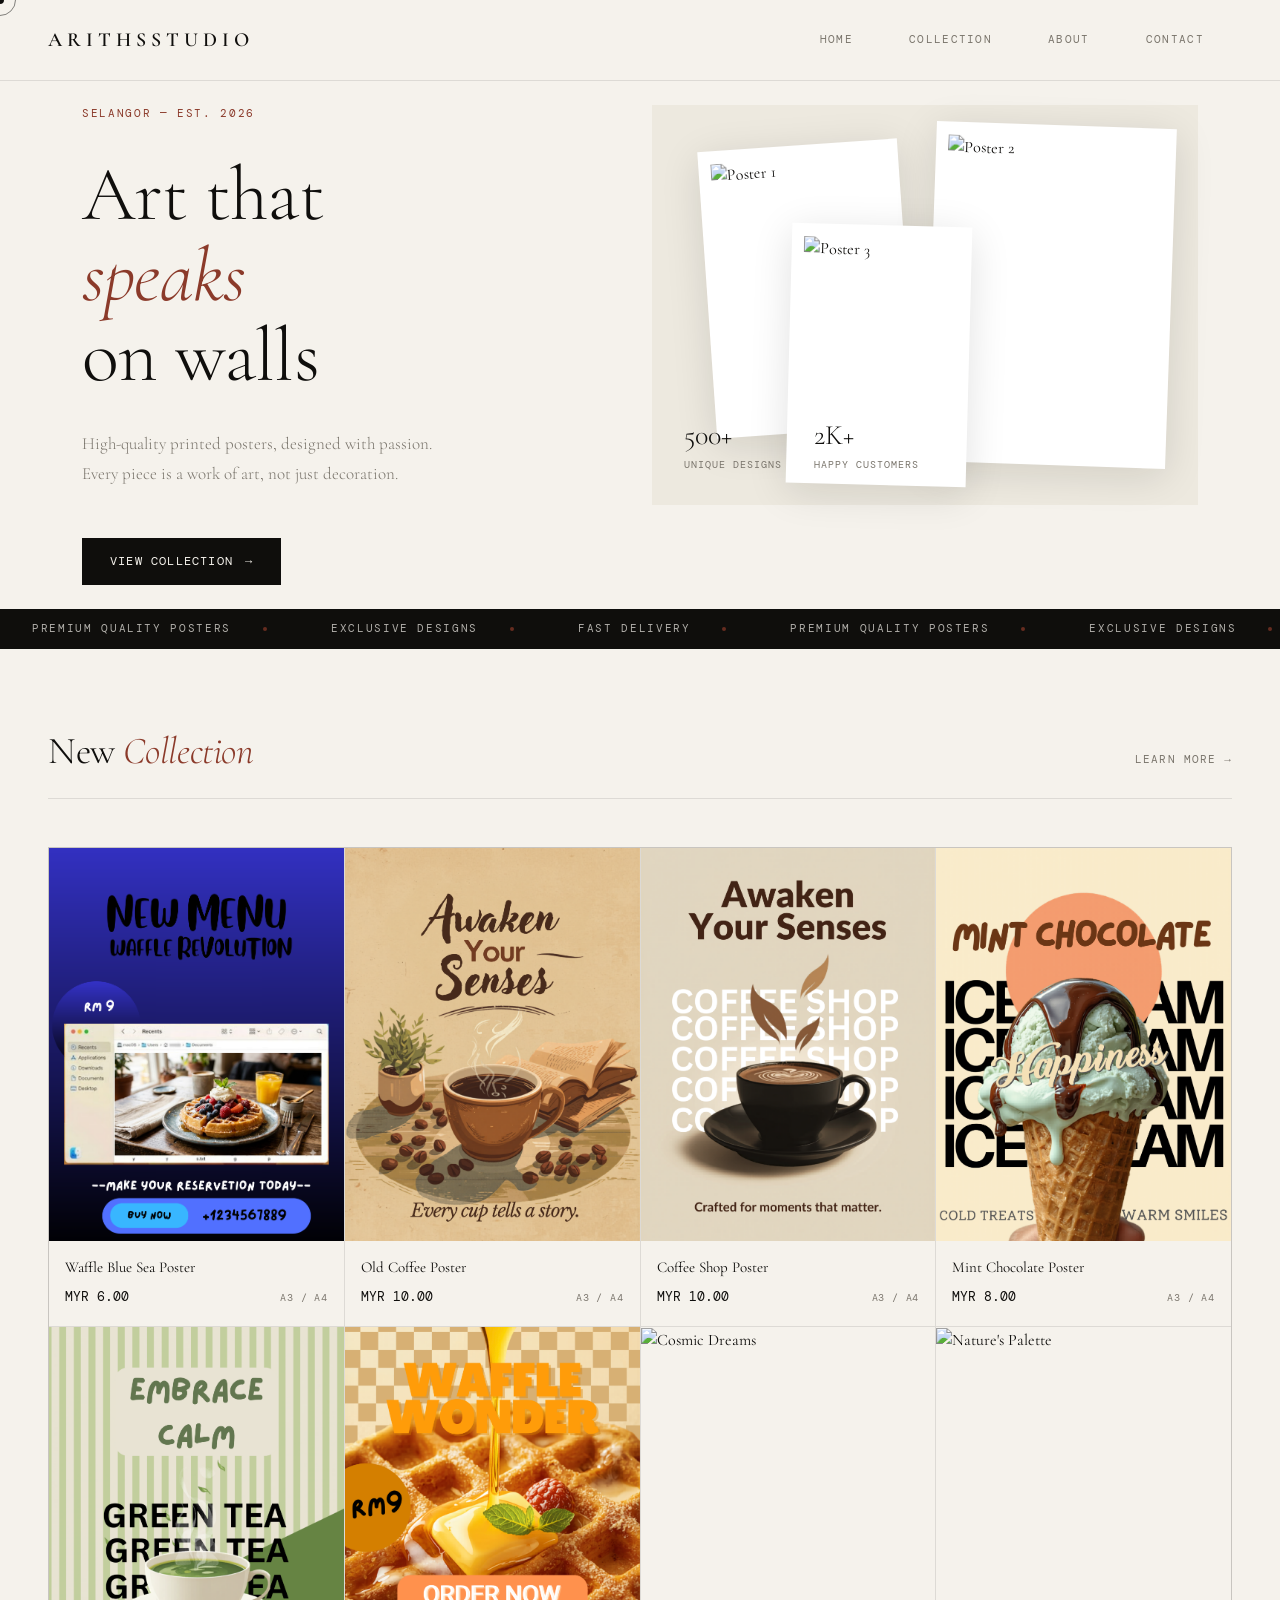
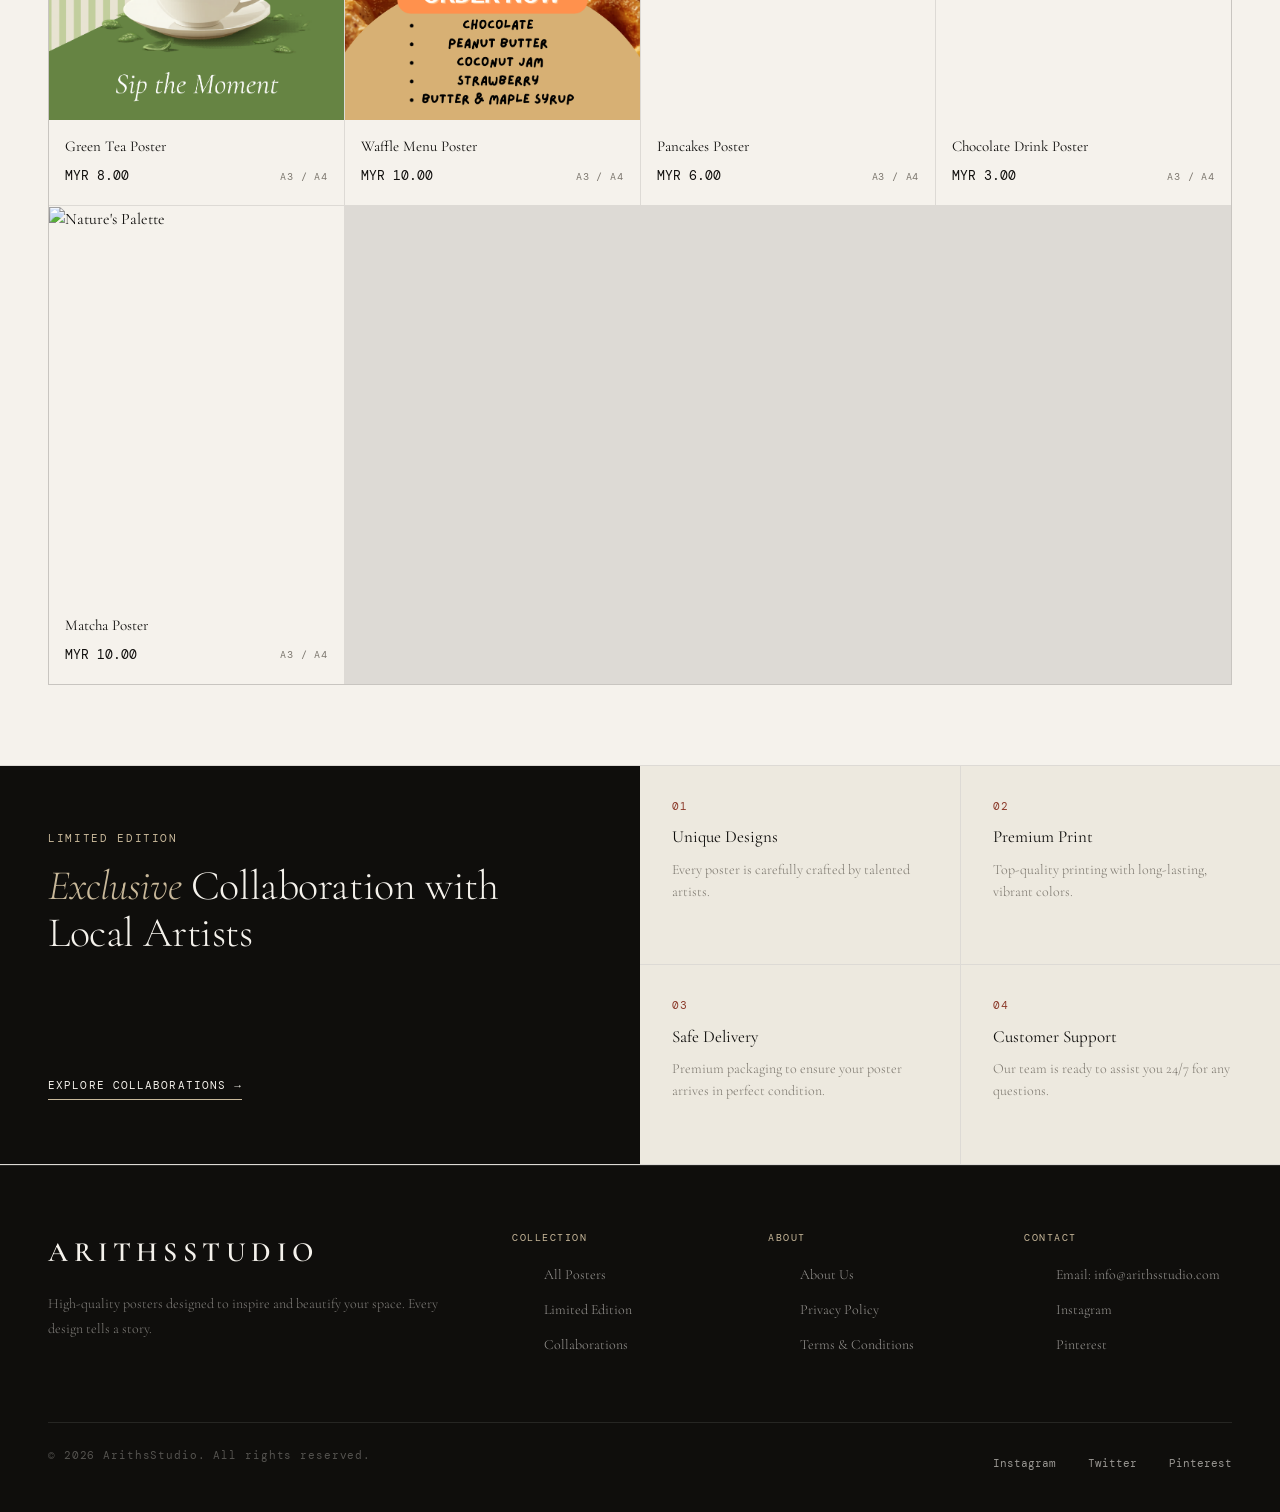
==== commit 4d8cea8a: "Add files via upload" ====
--- a/index.html
+++ b/index.html
@@ -30,9 +30,10 @@
             </button>
             <div class="collapse navbar-collapse" id="navbarNav">
                 <ul class="navbar-nav ms-auto">
-                    <li class="nav-item"><a class="nav-link" href="#koleksi">Koleksi</a></li>
-                    <li class="nav-item"><a class="nav-link" href="#tentang">Tentang</a></li>
-                    <li class="nav-item"><a class="nav-link" href="#hubungi">Hubungi</a></li>
+                    <li class="nav-item"><a class="nav-link" href="index.html" data-bs-transition="fade">Home</a></li>
+                    <li class="nav-item"><a class="nav-link" href="#koleksi">Collection</a></li>
+                    <li class="nav-item"><a class="nav-link" href="#tentang">About</a></li>
+                    <li class="nav-item"><a class="nav-link" href="#hubungi">Contact</a></li>
                 </ul>
             </div>
         </div>
@@ -43,16 +44,15 @@
             <div class="col-lg-6 col-md-6">
                 <p class="hero-label fade-in">Selangor — Est. 2026</p>
                 <h1 class="hero-title fade-in delay-1">
-                    Seni yang<br>
-                    <em>berbicara</em><br>
-                    di dinding
+                    Art that<br>
+                    <em>speaks</em><br>
+                    on walls
                 </h1>
                 <p class="hero-desc fade-in delay-2">
-                    Poster cetakan berkualiti tinggi, direka dengan passion. Setiap keping adalah karya seni, bukan
-                    sekadar hiasan.
+                    High-quality printed posters, designed with passion. Every piece is a work of art, not just decoration.
                 </p>
                 <a href="#koleksi" class="hero-cta fade-in delay-3">
-                    Lihat Koleksi <span class="arrow">→</span>
+                    View Collection <span class="arrow">→</span>
                 </a>
             </div>
             <div class="col-lg-6 col-md-6">
@@ -60,34 +60,34 @@
                     <!-- Poster 1 -->
                     <div class="poster-frame">
                         <div class="poster-inner">
-                            <img src="https://images.unsplash.com/photo-1579783902614-a3fb3927b6a5?q=80&w=300&h=400&auto=format&fit=crop"
+                            <img src="Poster/matcha.png"
                                 alt="Poster 1" style="width: 100%; height: 100%; object-fit: cover;">
                         </div>
                     </div>
                     <!-- Poster 2 -->
                     <div class="poster-frame">
                         <div class="poster-inner">
-                            <img src="https://images.unsplash.com/photo-1549490349-8643362247b5?q=80&w=300&h=400&auto=format&fit=crop"
+                            <img src="Poster/espresso.png"
                                 alt="Poster 2" style="width: 100%; height: 100%; object-fit: cover;">
                         </div>
                     </div>
                     <!-- Poster 3 -->
                     <div class="poster-frame">
                         <div class="poster-inner">
-                            <img src="https://images.unsplash.com/photo-1515405299443-f71bb798f19e?q=80&w=300&h=400&auto=format&fit=crop"
+                            <img src="Poster/Cappucino.png"
                                 alt="Poster 3" style="width: 100%; height: 100%; object-fit: cover;">
                         </div>
                     </div>
                     <div class="hero-stats">
-                <div class="stat">
-                    <div class="stat-num">500+</div>
-                    <div class="stat-label">Desain Unik</div>
-                </div>
-                <div class="stat">
-                    <div class="stat-num">2K+</div>
-                    <div class="stat-label">Pelanggan Puas</div>
-                </div>
-            </div>
+                        <div class="stat">
+                            <div class="stat-num">500+</div>
+                            <div class="stat-label">Unique Designs</div>
+                        </div>
+                        <div class="stat">
+                            <div class="stat-num">2K+</div>
+                            <div class="stat-label">Happy Customers</div>
+                        </div>
+                    </div>
                 </div>
             </div>
         </div>
@@ -97,20 +97,20 @@
     <!-- Marquee Section -->
     <div class="marquee-wrap">
         <div class="marquee-track">
-            <div class="marquee-item">Poster Berkualitas Premium <span class="marquee-dot"></span></div>
-            <div class="marquee-item">Desain Eksklusif <span class="marquee-dot"></span></div>
-            <div class="marquee-item">Pengiriman Cepat <span class="marquee-dot"></span></div>
-            <div class="marquee-item">Poster Berkualitas Premium <span class="marquee-dot"></span></div>
-            <div class="marquee-item">Desain Eksklusif <span class="marquee-dot"></span></div>
-            <div class="marquee-item">Pengiriman Cepat <span class="marquee-dot"></span></div>
+            <div class="marquee-item">Premium Quality Posters <span class="marquee-dot"></span></div>
+            <div class="marquee-item">Exclusive Designs <span class="marquee-dot"></span></div>
+            <div class="marquee-item">Fast Delivery <span class="marquee-dot"></span></div>
+            <div class="marquee-item">Premium Quality Posters <span class="marquee-dot"></span></div>
+            <div class="marquee-item">Exclusive Designs <span class="marquee-dot"></span></div>
+            <div class="marquee-item">Fast Delivery <span class="marquee-dot"></span></div>
         </div>
     </div>
 
     <!-- Product Grid Section -->
     <section class="section" id="koleksi">
         <div class="section-header">
-            <h2 class="section-title">Koleksi <em>Terbaru</em></h2>
-            <a href="#" class="section-link">Lihat Semua →</a>
+            <h2 class="section-title">New <em>Collection</em></h2>
+            <a href="koleksi.html" class="section-link">Learn More →</a>
         </div>
         <div class="product-grid">
             <!-- OWNER NOTE: To add a new poster, copy the entire product-card div below and paste it in this grid -->
@@ -119,13 +119,13 @@
                     <img src="Poster/waffle blue sea.png"
                         alt="Floral Minimalist" style="width: 100%; height: 100%; object-fit: cover;">
                     <div class="product-overlay">
-                        <button class="product-overlay-btn">Lihat Detail</button>
-                    </div>
-                </div>
-                <div class="product-info">
-                    <div class="product-name">Floral Minimalist</div>
-                    <div class="product-meta">
-                        <span class="product-price">$24.00</span>
+                        <button class="product-overlay-btn"><a href="https://payhip.com/b/BPHCu" class="lnk">Click Now</a></button>
+                    </div>
+                </div>
+                <div class="product-info">
+                    <div class="product-name">Waffle Blue Sea Poster</div>
+                    <div class="product-meta">
+                        <span class="product-price">MYR 6.00</span>
                         <span class="product-size">A3 / A4</span>
                     </div>
                 </div>
@@ -136,13 +136,13 @@
                     <img src="Poster/Untitled design.png"
                         alt="Abstract Geometry" style="width: 100%; height: 100%; object-fit: cover;">
                     <div class="product-overlay">
-                        <button class="product-overlay-btn">Lihat Detail</button>
-                    </div>
-                </div>
-                <div class="product-info">
-                    <div class="product-name">Abstract Geometry</div>
-                    <div class="product-meta">
-                        <span class="product-price">$29.00</span>
+                        <button class="product-overlay-btn"><a href="https://payhip.com/b/0muno" class="lnk">Click Now</a></button>
+                    </div>
+                </div>
+                <div class="product-info">
+                    <div class="product-name">Old Coffee Poster</div>
+                    <div class="product-meta">
+                        <span class="product-price">MYR 10.00</span>
                         <span class="product-size">A3 / A4</span>
                     </div>
                 </div>
@@ -153,13 +153,13 @@
                     <img src="Poster/COFFEE SHOP.png"
                         alt="Modern Landscape" style="width: 100%; height: 100%; object-fit: cover;">
                     <div class="product-overlay">
-                        <button class="product-overlay-btn">Lihat Detail</button>
-                    </div>
-                </div>
-                <div class="product-info">
-                    <div class="product-name">Modern Landscape</div>
-                    <div class="product-meta">
-                        <span class="product-price">$32.00</span>
+                        <button class="product-overlay-btn"><a href="https://payhip.com/b/Tp4rZ" class="lnk">Click Now</a></button>
+                    </div>
+                </div>
+                <div class="product-info">
+                    <div class="product-name">Coffee Shop Poster</div>
+                    <div class="product-meta">
+                        <span class="product-price">MYR 10.00</span>
                         <span class="product-size">A3 / A4</span>
                     </div>
                 </div>
@@ -170,13 +170,13 @@
                     <img src="Poster/Mint Chocolate.png"
                         alt="Botanical Art" style="width: 100%; height: 100%; object-fit: cover;">
                     <div class="product-overlay">
-                        <button class="product-overlay-btn">Lihat Detail</button>
-                    </div>
-                </div>
-                <div class="product-info">
-                    <div class="product-name">Botanical Art</div>
-                    <div class="product-meta">
-                        <span class="product-price">$26.00</span>
+                        <button class="product-overlay-btn"><a href="https://payhip.com/b/xhpg0" class="lnk">Click Now</a></button>
+                    </div>
+                </div>
+                <div class="product-info">
+                    <div class="product-name">Mint Chocolate Poster</div>
+                    <div class="product-meta">
+                        <span class="product-price">MYR 8.00</span>
                         <span class="product-size">A3 / A4</span>
                     </div>
                 </div>
@@ -187,13 +187,13 @@
                     <img src="Poster/Embrace Calm.png"
                         alt="Sunset Vibes" style="width: 100%; height: 100%; object-fit: cover;">
                     <div class="product-overlay">
-                        <button class="product-overlay-btn">Lihat Detail</button>
-                    </div>
-                </div>
-                <div class="product-info">
-                    <div class="product-name">Sunset Vibes</div>
-                    <div class="product-meta">
-                        <span class="product-price">$28.00</span>
+                        <button class="product-overlay-btn"><a href="https://payhip.com/b/HUbYR" class="lnk">Click Now</a></button>
+                    </div>
+                </div>
+                <div class="product-info">
+                    <div class="product-name">Green Tea Poster</div>
+                    <div class="product-meta">
+                        <span class="product-price">MYR 8.00</span>
                         <span class="product-size">A3 / A4</span>
                     </div>
                 </div>
@@ -204,13 +204,13 @@
                     <img src="Poster/ORDER NOW.png"
                         alt="Urban Sketches" style="width: 100%; height: 100%; object-fit: cover;">
                     <div class="product-overlay">
-                        <button class="product-overlay-btn">Lihat Detail</button>
-                    </div>
-                </div>
-                <div class="product-info">
-                    <div class="product-name">Urban Sketches</div>
-                    <div class="product-meta">
-                        <span class="product-price">$30.00</span>
+                        <button class="product-overlay-btn"><a href="https://payhip.com/b/um3wk" class="lnk">Click Now</a></button>
+                    </div>
+                </div>
+                <div class="product-info">
+                    <div class="product-name">Waffle Menu Poster</div>
+                    <div class="product-meta">
+                        <span class="product-price">MYR 10.00</span>
                         <span class="product-size">A3 / A4</span>
                     </div>
                 </div>
@@ -221,13 +221,13 @@
                     <img src="Poster/Pancakes.png"
                         alt="Cosmic Dreams" style="width: 100%; height: 100%; object-fit: cover;">
                     <div class="product-overlay">
-                        <button class="product-overlay-btn">Lihat Detail</button>
-                    </div>
-                </div>
-                <div class="product-info">
-                    <div class="product-name">Cosmic Dreams</div>
-                    <div class="product-meta">
-                        <span class="product-price">$35.00</span>
+                        <button class="product-overlay-btn"><a href="https://payhip.com/b/5kDfG" class="lnk">Click Now</a></button>
+                    </div>
+                </div>
+                <div class="product-info">
+                    <div class="product-name">Pancakes Poster</div>
+                    <div class="product-meta">
+                        <span class="product-price">MYR 6.00</span>
                         <span class="product-size">A3 / A4</span>
                     </div>
                 </div>
@@ -238,13 +238,30 @@
                     <img src="Poster/chocolate drink.png"
                         alt="Nature's Palette" style="width: 100%; height: 100%; object-fit: cover;">
                     <div class="product-overlay">
-                        <button class="product-overlay-btn">Lihat Detail</button>
-                    </div>
-                </div>
-                <div class="product-info">
-                    <div class="product-name">Nature's Palette</div>
-                    <div class="product-meta">
-                        <span class="product-price">$27.00</span>
+                        <button class="product-overlay-btn"><a href="https://payhip.com/b/qWNr8" class="lnk">Click Now</a></button>
+                    </div>
+                </div>
+                <div class="product-info">
+                    <div class="product-name">Chocolate Drink Poster</div>
+                    <div class="product-meta">
+                        <span class="product-price">MYR 3.00</span>
+                        <span class="product-size">A3 / A4</span>
+                    </div>
+                </div>
+            </div>
+
+            <div class="product-card">
+                <div class="product-img">
+                    <img src="Poster/matcha.png"
+                        alt="Nature's Palette" style="width: 100%; height: 100%; object-fit: cover;">
+                    <div class="product-overlay">
+                        <button class="product-overlay-btn"><a href="https://payhip.com/b/ryYWs" class="lnk">Click Now</a></button>
+                    </div>
+                </div>
+                <div class="product-info">
+                    <div class="product-name">Matcha Poster</div>
+                    <div class="product-meta">
+                        <span class="product-price">MYR 10.00</span>
                         <span class="product-size">A3 / A4</span>
                     </div>
                 </div>
@@ -253,63 +270,62 @@
     </section>
 
     <!-- Editorial Section -->
-    <section class="editorial">
+    <section class="editorial" id="tentang">
         <div class="editorial-left">
             <div>
-                <p class="editorial-label">Edisi Terbatas</p>
-                <h2 class="editorial-title">Kolaborasi <em>Eksklusif</em> dengan Seniman Lokal</h2>
-            </div>
-            <a href="#" class="editorial-cta">Jelajahi Kolaborasi →</a>
+                <p class="editorial-label">Limited Edition</p>
+                <h2 class="editorial-title"><em>Exclusive</em> Collaboration with Local Artists</h2>
+            </div>
+            <a href="#" class="editorial-cta">Explore Collaborations →</a>
         </div>
         <div class="editorial-right">
             <div class="editorial-item">
                 <div class="editorial-item-num">01</div>
-                <div class="editorial-item-title">Desain Unik</div>
-                <div class="editorial-item-desc">Setiap poster dirancang dengan cermat oleh seniman berbakat.</div>
+                <div class="editorial-item-title">Unique Designs</div>
+                <div class="editorial-item-desc">Every poster is carefully crafted by talented artists.</div>
             </div>
             <div class="editorial-item">
                 <div class="editorial-item-num">02</div>
-                <div class="editorial-item-title">Cetak Premium</div>
-                <div class="editorial-item-desc">Kualitas cetak terbaik dengan warna yang tahan lama.</div>
+                <div class="editorial-item-title">Premium Print</div>
+                <div class="editorial-item-desc">Top-quality printing with long-lasting, vibrant colors.</div>
             </div>
             <div class="editorial-item">
                 <div class="editorial-item-num">03</div>
-                <div class="editorial-item-title">Pengiriman Aman</div>
-                <div class="editorial-item-desc">Kemasan premium untuk memastikan poster tiba dengan sempurna.</div>
+                <div class="editorial-item-title">Safe Delivery</div>
+                <div class="editorial-item-desc">Premium packaging to ensure your poster arrives in perfect condition.</div>
             </div>
             <div class="editorial-item">
                 <div class="editorial-item-num">04</div>
-                <div class="editorial-item-title">Dukungan Pelanggan</div>
-                <div class="editorial-item-desc">Tim kami siap membantu Anda 24/7 untuk pertanyaan apapun.</div>
+                <div class="editorial-item-title">Customer Support</div>
+                <div class="editorial-item-desc">Our team is ready to assist you 24/7 for any questions.</div>
             </div>
         </div>
     </section>
 
     <!-- Footer -->
-    <footer>
+    <footer id="hubungi">
         <div class="footer-section">
             <div class="footer-logo">ARITHSSTUDIO</div>
-            <p class="footer-tagline">Poster berkualitas tinggi yang dirancang untuk menginspirasi dan mempercantik
-                ruang Anda. Setiap desain adalah cerita.</p>
+            <p class="footer-tagline">High-quality posters designed to inspire and beautify your space. Every design tells a story.</p>
         </div>
         <div class="footer-section">
-            <div class="footer-col-title">Koleksi</div>
+            <div class="footer-col-title">Collection</div>
             <ul class="footer-links">
-                <li><a href="#">Semua Poster</a></li>
-                <li><a href="#">Edisi Terbatas</a></li>
-                <li><a href="#">Kolaborasi</a></li>
+                <li><a href="#">All Posters</a></li>
+                <li><a href="#">Limited Edition</a></li>
+                <li><a href="#">Collaborations</a></li>
             </ul>
         </div>
         <div class="footer-section">
-            <div class="footer-col-title">Tentang</div>
+            <div class="footer-col-title">About</div>
             <ul class="footer-links">
-                <li><a href="#">Tentang Kami</a></li>
-                <li><a href="#">Kebijakan Privasi</a></li>
-                <li><a href="#">Syarat & Ketentuan</a></li>
+                <li><a href="#">About Us</a></li>
+                <li><a href="#">Privacy Policy</a></li>
+                <li><a href="#">Terms & Conditions</a></li>
             </ul>
         </div>
         <div class="footer-section">
-            <div class="footer-col-title">Hubungi</div>
+            <div class="footer-col-title">Contact</div>
             <ul class="footer-links">
                 <li><a href="#">Email: info@arithsstudio.com</a></li>
                 <li><a href="#">Instagram</a></li>
@@ -317,7 +333,7 @@
             </ul>
         </div>
         <div class="footer-bottom">
-            <p class="footer-copy">&copy; 2024 ArithsStudio. All rights reserved.</p>
+            <p class="footer-copy">&copy; 2026 ArithsStudio. All rights reserved.</p>
             <div class="footer-socials">
                 <a href="#" class="footer-social-link">Instagram</a>
                 <a href="#" class="footer-social-link">Twitter</a>
--- a/style.css
+++ b/style.css
@@ -383,6 +383,10 @@
     justify-content: center;
     transition: background 0.3s;
 }
+.lnk{
+    text-decoration: none;
+    color: var(--paper);
+}
 
 .product-card:hover .product-overlay {
     background: rgba(15, 14, 12, 0.15);
@@ -745,4 +749,4 @@
         flex-direction: column;
         gap: 1rem;
     }
-}
+}
